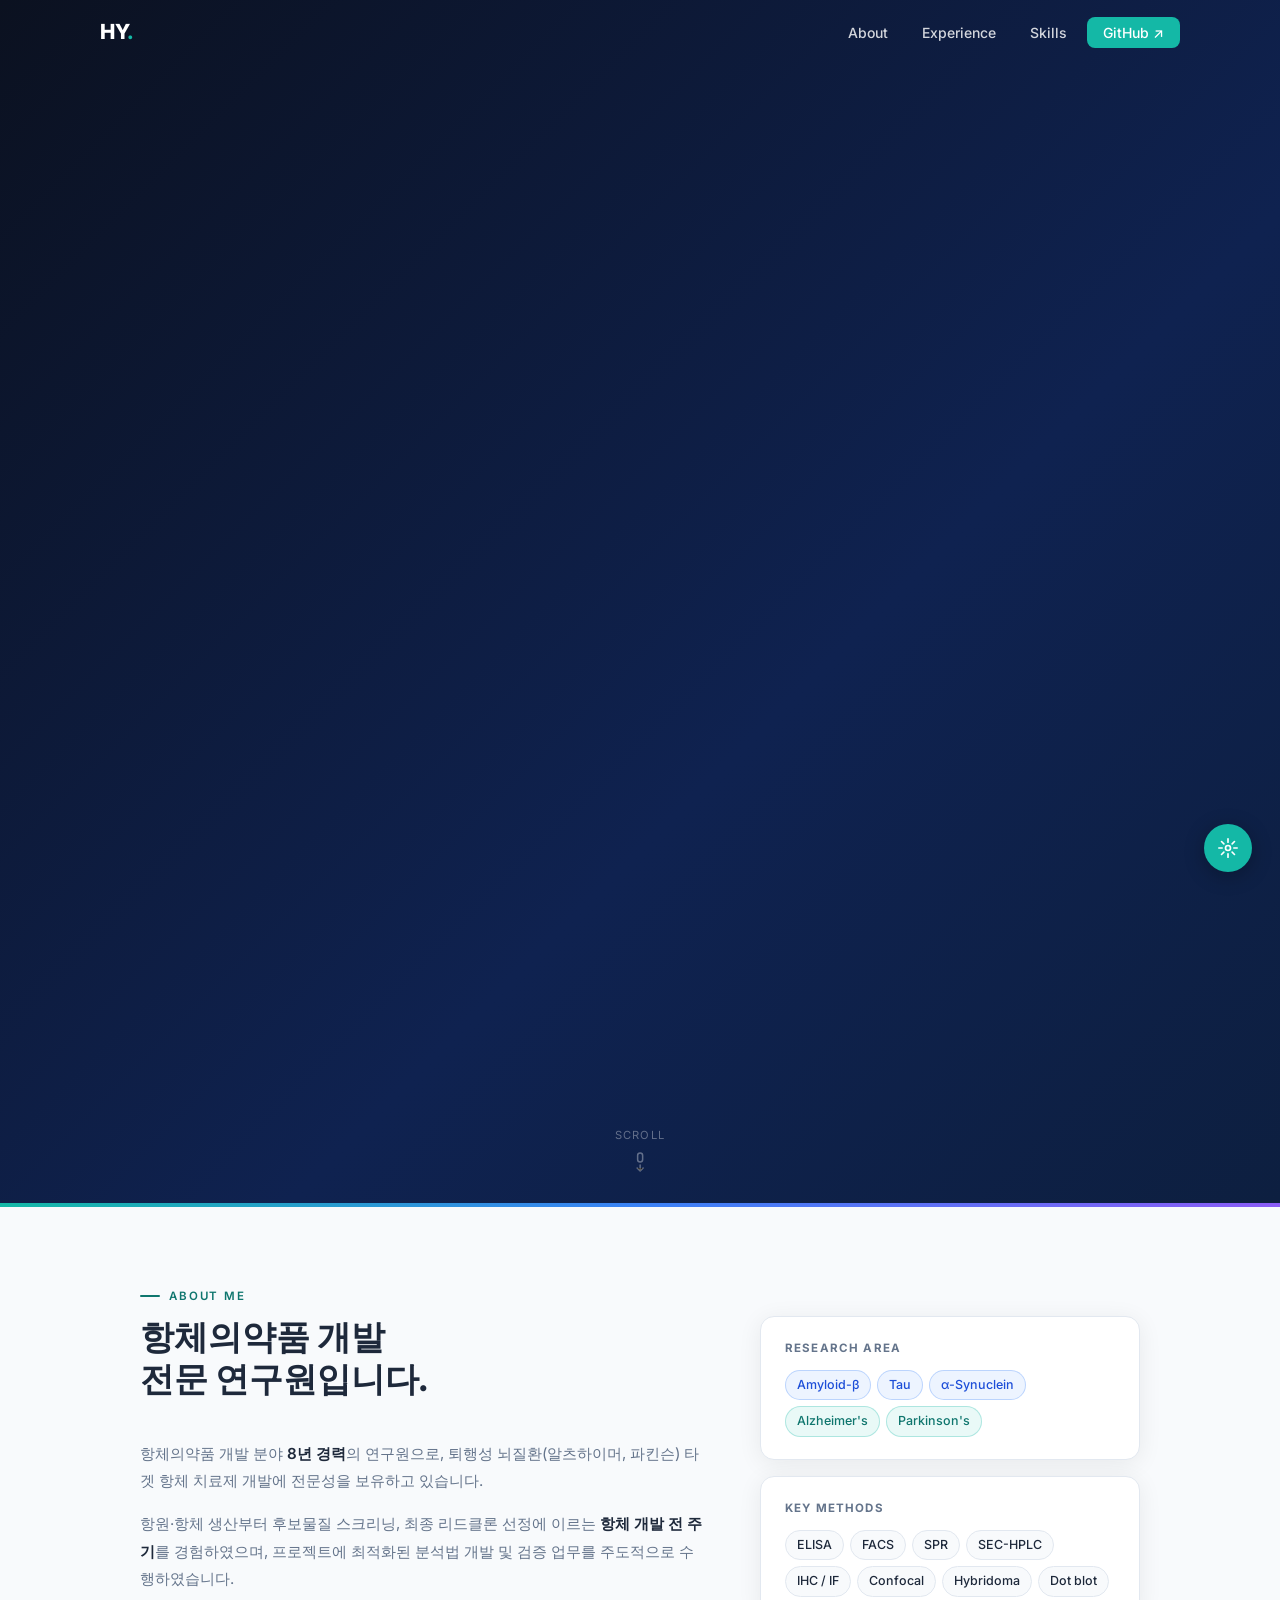
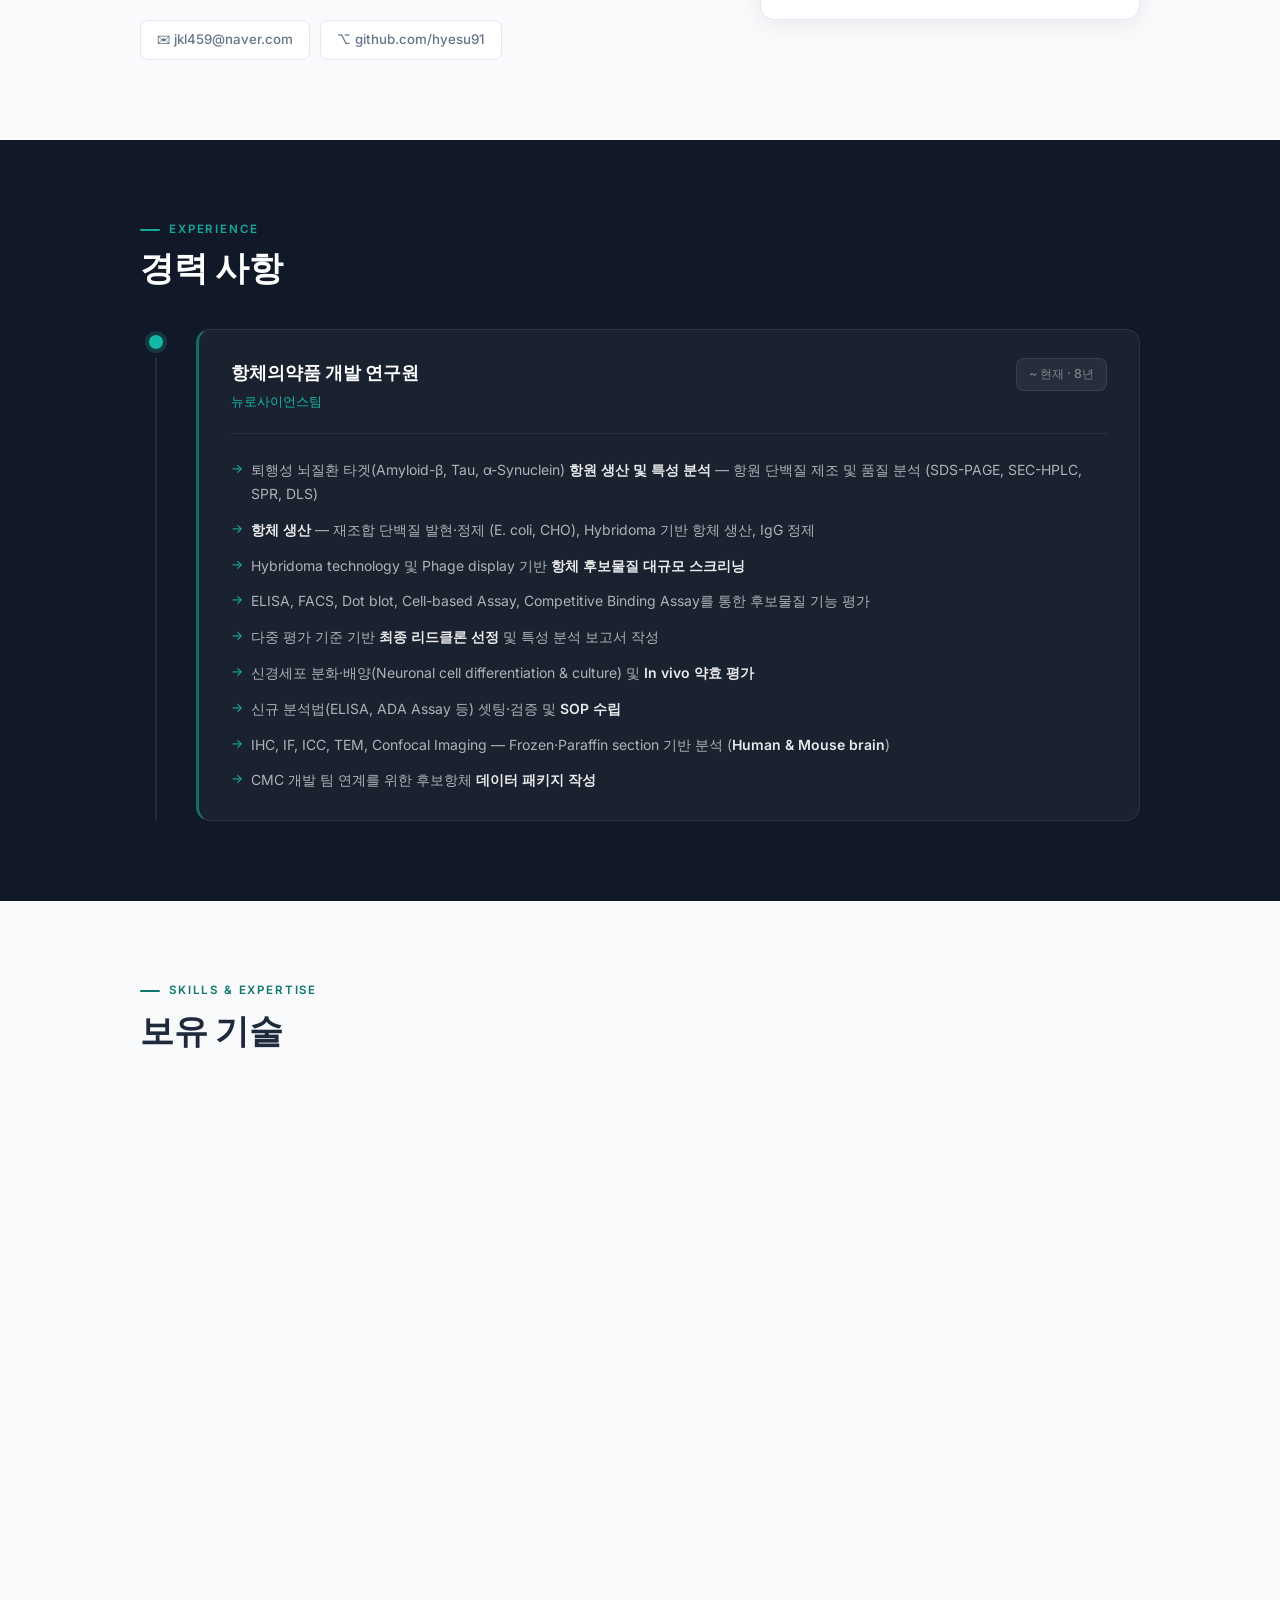
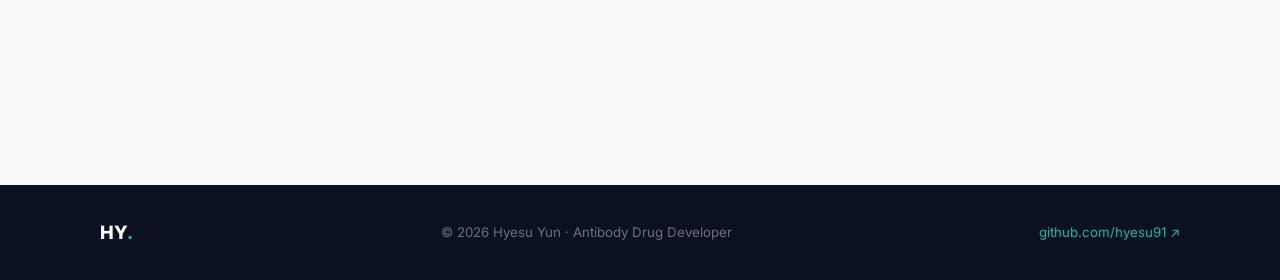
==== index.html @ 31a44b1b "feat: 5-palette color system + dark mode + layout swap - palettes.css: 5 themes (navy/forest/violet/" ====
<!DOCTYPE html>
<html lang="ko">
<head>
  <meta charset="UTF-8" />
  <meta name="viewport" content="width=device-width, initial-scale=1.0" />
  <title>Hyesu Yun | Resume</title>
  <link rel="stylesheet" href="palettes.css" />
  <link rel="stylesheet" href="style.css" />
  <link rel="preconnect" href="https://fonts.googleapis.com">
  <link href="https://fonts.googleapis.com/css2?family=Inter:ital,wght@0,300;0,400;0,500;0,600;0,700;0,800;1,300&display=swap" rel="stylesheet">
</head>
<body>

  <!-- Navbar -->
  <nav class="navbar" id="navbar">
    <div class="nav-inner">
      <span class="nav-brand">HY<span class="dot">.</span></span>
      <ul class="nav-links" id="navLinks">
        <li><a href="#about">About</a></li>
        <li><a href="#experience">Experience</a></li>
        <li><a href="#skills">Skills</a></li>
        <li><a href="https://github.com/hyesu91" target="_blank" class="nav-cta">GitHub ↗</a></li>
      </ul>
      <button class="nav-toggle" id="navToggle">
        <span></span><span></span><span></span>
      </button>
    </div>
  </nav>

  <!-- Hero -->
  <section class="hero">
    <canvas id="particles"></canvas>
    <div class="hero-inner">

      <!-- Left: Orbit + Photo (이동됨) -->
      <div class="hero-visual fade-up d1">
      <div class="hero-visual fade-up d2">
        <div class="hv-orbit">
          <svg id="orbit-svg" viewBox="0 0 300 300" fill="none" overflow="visible">
            <defs>
              <linearGradient id="orb-grad" x1="0%" y1="0%" x2="100%" y2="100%">
                <stop offset="0%"   stop-color="#14b8a6"/>
                <stop offset="55%"  stop-color="#3b82f6"/>
                <stop offset="100%" stop-color="#8b5cf6"/>
              </linearGradient>
              <radialGradient id="glow-bg" cx="50%" cy="50%" r="50%">
                <stop offset="0%"   stop-color="rgba(20,184,166,0.13)"/>
                <stop offset="100%" stop-color="rgba(20,184,166,0)"/>
              </radialGradient>
              <filter id="orb-glow" x="-50%" y="-50%" width="200%" height="200%">
                <feGaussianBlur stdDeviation="3.5" result="blur"/>
                <feMerge><feMergeNode in="blur"/><feMergeNode in="SourceGraphic"/></feMerge>
              </filter>
            </defs>

            <!-- Ambient glow behind photo -->
            <circle cx="150" cy="150" r="94" fill="url(#glow-bg)"/>

            <!-- Inner dashed ring -->
            <circle class="orbit-ring" cx="150" cy="150" r="84" stroke-width="1" stroke-dasharray="4 9" fill="none"/>

            <!-- Outer orbit path (the one the dot travels on) -->
            <path id="orbit-path"
              d="M258,150 C258,209.6 209.6,258 150,258 C90.4,258 42,209.6 42,150 C42,90.4 90.4,42 150,42 C209.6,42 258,90.4 258,150 Z"
              stroke-width="1.5" fill="none"/>

            <!-- Cardinal accent dots -->
            <circle class="orbit-dot-ns" cx="150" cy="42"  r="3.5"/>
            <circle class="orbit-dot-e"  cx="258" cy="150" r="3.5"/>
            <circle class="orbit-dot-s"  cx="150" cy="258" r="3.5"/>
            <circle class="orbit-dot-ns" cx="42"  cy="150" r="3.5"/>

            <!-- Traveling gradient dot -->
            <rect id="orbit-rect" fill="url(#orb-grad)" filter="url(#orb-glow)"
              width="11" height="11" x="-5.5" y="-5.5" rx="3"/>
          </svg>

          <!-- Profile photo centered over SVG orbit -->
          <div class="hv-photo-wrap">
            <img src="https://hyesu91.github.io/images/profile.png" alt="Hyesu Yun" class="hv-photo"/>
          </div>
        </div>

        <!-- Stats below orbit -->
        <div class="hv-stats">
          <div><strong>8</strong><span>년</span><small>연구 경력</small></div>
          <div><strong>3+</strong><small>주요 타겟</small></div>
          <div><strong>Full</strong><small>개발 주기</small></div>
        </div>
      </div>

      <!-- Center: Intro Text -->
      <div class="hero-text">
        <p class="hero-hi fade-up">안녕하세요, 저는</p>
        <h1 class="hero-name fade-up d1">
          윤혜수
          <em>Hyesu Yun</em>
        </h1>
        <div class="hero-typed fade-up d2">
          <span id="typed"></span><span class="cur">|</span>
        </div>
        <div class="hero-chips fade-up d3">
          <span>Amyloid-β</span>
          <span>Tau</span>
          <span>α-Synuclein</span>
          <span>8년 경력</span>
        </div>
        <div class="hero-actions fade-up d4">
          <a href="#about" class="btn-primary">프로필 보기</a>
          <a href="#experience" class="btn-ghost">경력 보기</a>
        </div>
      </div>

      <!-- Right: S-curve deco animation (이동됨) -->
      <div class="hero-deco fade-up d2">
        <svg id="deco-svg" viewBox="-4 -4 110 110" fill="none" overflow="visible">
          <defs>
            <linearGradient id="deco-grad" x1="0%" y1="0%" x2="100%" y2="100%">
              <stop offset="0%"   stop-color="#14b8a6"/>
              <stop offset="50%"  stop-color="#3b82f6"/>
              <stop offset="100%" stop-color="#8b5cf6"/>
            </linearGradient>
            <filter id="deco-glow" x="-50%" y="-50%" width="200%" height="200%">
              <feGaussianBlur stdDeviation="3" result="blur"/>
              <feMerge><feMergeNode in="blur"/><feMergeNode in="SourceGraphic"/></feMerge>
            </filter>
          </defs>
          <path id="deco-path"
            stroke-width="0.9"
            d="M50.5 50.5h50v50s-19.2 1.3-37.2-16.7S56 35.4 35.5 15.5C18.5-1 .5.5.5.5v50h50s25.6-.6 38-18 12-32 12-32h-50v100H.5S.2 80.7 11.8 68.2 40 49.7 50.5 50.5Z"/>
          <rect id="deco-rect" fill="url(#deco-grad)" filter="url(#deco-glow)"
            width="9" height="9" x="-4.5" y="-4.5" rx="2.5"/>
        </svg>
      </div>

    </div>
    <a href="#about" class="hero-scroll">
      <span>scroll</span>
      <svg width="16" height="24" viewBox="0 0 16 24"><rect x="5.5" y="2" width="5" height="9" rx="2.5" fill="none" stroke="currentColor" stroke-width="1.5"/><path d="M8 14v6M5 17l3 3 3-3" stroke="currentColor" stroke-width="1.5" stroke-linecap="round" stroke-linejoin="round"/></svg>
    </a>
  </section>

  <!-- Content -->
  <div class="content">

    <!-- About -->
    <section class="section" id="about">
      <div class="sec-label">About Me</div>
      <div class="about-grid">
        <div class="about-text">
          <h2 class="sec-title">항체의약품 개발 <br>전문 연구원입니다.</h2>
          <p>항체의약품 개발 분야 <strong>8년 경력</strong>의 연구원으로, 퇴행성 뇌질환(알츠하이머, 파킨슨) 타겟 항체 치료제 개발에 전문성을 보유하고 있습니다.</p>
          <p>항원·항체 생산부터 후보물질 스크리닝, 최종 리드클론 선정에 이르는 <strong>항체 개발 전 주기</strong>를 경험하였으며, 프로젝트에 최적화된 분석법 개발 및 검증 업무를 주도적으로 수행하였습니다.</p>
          <div class="contact-row">
            <a href="mailto:jkl459@naver.com" class="contact-item">✉ jkl459@naver.com</a>
            <a href="https://github.com/hyesu91" target="_blank" class="contact-item">⌥ github.com/hyesu91</a>
          </div>
        </div>
        <div class="about-side">
          <div class="info-card">
            <p class="info-label">Research Area</p>
            <div class="tag-row">
              <span class="tag blue">Amyloid-β</span>
              <span class="tag blue">Tau</span>
              <span class="tag blue">α-Synuclein</span>
              <span class="tag teal">Alzheimer's</span>
              <span class="tag teal">Parkinson's</span>
            </div>
          </div>
          <div class="info-card">
            <p class="info-label">Key Methods</p>
            <div class="tag-row">
              <span class="tag">ELISA</span><span class="tag">FACS</span>
              <span class="tag">SPR</span><span class="tag">SEC-HPLC</span>
              <span class="tag">IHC / IF</span><span class="tag">Confocal</span>
              <span class="tag">Hybridoma</span><span class="tag">Dot blot</span>
            </div>
          </div>
        </div>
      </div>
    </section>

    <!-- Experience -->
    <section class="section alt" id="experience">
      <div class="sec-label">Experience</div>
      <h2 class="sec-title">경력 사항</h2>
      <div class="exp-wrap">
        <div class="exp-timeline">
          <div class="timeline-dot"></div>
          <div class="timeline-line"></div>
        </div>
        <div class="exp-card">
          <div class="exp-head">
            <div>
              <div class="exp-role">항체의약품 개발 연구원</div>
              <div class="exp-team">뉴로사이언스팀</div>
            </div>
            <span class="exp-period">~ 현재 · 8년</span>
          </div>
          <ul class="exp-list">
            <li>퇴행성 뇌질환 타겟(Amyloid-β, Tau, α-Synuclein) <strong>항원 생산 및 특성 분석</strong> — 항원 단백질 제조 및 품질 분석 (SDS-PAGE, SEC-HPLC, SPR, DLS)</li>
            <li><strong>항체 생산</strong> — 재조합 단백질 발현·정제 (E. coli, CHO), Hybridoma 기반 항체 생산, IgG 정제</li>
            <li>Hybridoma technology 및 Phage display 기반 <strong>항체 후보물질 대규모 스크리닝</strong></li>
            <li>ELISA, FACS, Dot blot, Cell-based Assay, Competitive Binding Assay를 통한 후보물질 기능 평가</li>
            <li>다중 평가 기준 기반 <strong>최종 리드클론 선정</strong> 및 특성 분석 보고서 작성</li>
            <li>신경세포 분화·배양(Neuronal cell differentiation & culture) 및 <strong>In vivo 약효 평가</strong></li>
            <li>신규 분석법(ELISA, ADA Assay 등) 셋팅·검증 및 <strong>SOP 수립</strong></li>
            <li>IHC, IF, ICC, TEM, Confocal Imaging — Frozen·Paraffin section 기반 분석 (<strong>Human & Mouse brain</strong>)</li>
            <li>CMC 개발 팀 연계를 위한 후보항체 <strong>데이터 패키지 작성</strong></li>
          </ul>
        </div>
      </div>
    </section>

    <!-- Skills -->
    <section class="section" id="skills">
      <div class="sec-label">Skills & Expertise</div>
      <h2 class="sec-title">보유 기술</h2>
      <div class="skills-grid">

        <div class="sk-card reveal">
          <div class="sk-icon" style="background:rgba(59,130,246,.1);color:#3b82f6">🧫</div>
          <h3>Antigen Production<br>& Characterization</h3>
          <p>Antigen production · SDS-PAGE · SEC-HPLC · SPR · DLS · Dot blot</p>
        </div>

        <div class="sk-card reveal">
          <div class="sk-icon" style="background:rgba(20,184,166,.1);color:#14b8a6">💉</div>
          <h3>Antibody Production</h3>
          <p>Recombinant protein expression & purification (E. coli, CHO) · Hybridoma-based antibody production · IgG purification</p>
        </div>

        <div class="sk-card reveal">
          <div class="sk-icon" style="background:rgba(139,92,246,.1);color:#8b5cf6">🔍</div>
          <h3>Antibody Screening</h3>
          <p>Hybridoma · Phage display · ELISA · FACS · Dot blot · Cell-based Assay · Competitive Binding Assay</p>
        </div>

        <div class="sk-card reveal">
          <div class="sk-icon" style="background:rgba(99,102,241,.1);color:#6366f1">🧠</div>
          <h3>Neuronal Cell Model</h3>
          <p>Neuronal cell differentiation & culture · In vivo efficacy study</p>
        </div>

        <div class="sk-card reveal">
          <div class="sk-icon" style="background:rgba(14,165,233,.1);color:#0ea5e9">⚗️</div>
          <h3>Molecular Biology</h3>
          <p>Cloning · Transfection · Recombinant vector construction · Microbial culture · DNA preparation · Gel electrophoresis</p>
        </div>

        <div class="sk-card reveal">
          <div class="sk-icon" style="background:rgba(16,185,129,.1);color:#10b981">📊</div>
          <h3>Assay Development</h3>
          <p>Assay setup & validation · SOP establishment · ADA Assay · Data analysis & interpretation</p>
        </div>

        <div class="sk-card wide reveal">
          <div class="sk-icon" style="background:rgba(245,158,11,.1);color:#f59e0b">🔬</div>
          <h3>Imaging & Histology</h3>
          <p>IHC · IF · ICC · TEM · Confocal imaging · Fluorescence imaging · Frozen section · Paraffin section</p>
          <div class="sk-highlight">Human & Mouse brain tissue analysis</div>
        </div>

      </div>
    </section>

  </div>

  <!-- Footer -->
  <footer class="footer">
    <div class="footer-inner">
      <span class="footer-brand">HY<span class="dot">.</span></span>
      <p>© 2026 Hyesu Yun · Antibody Drug Developer</p>
      <a href="https://github.com/hyesu91" target="_blank">github.com/hyesu91 ↗</a>
    </div>
  </footer>

  <!-- Palette Switcher -->
  <div class="ps-widget" id="psWidget">
    <div class="ps-panel" id="psPanel">
      <p class="ps-section-label">팔레트</p>
      <div class="ps-swatches">
        <button class="ps-swatch" data-palette="navy"   title="Navy — 다크블루/로열블루" style="--sw-p1:#14b8a6;--sw-p2:#3b82f6"></button>
        <button class="ps-swatch" data-palette="forest" title="Forest — 다크그린/연두"   style="--sw-p1:#22c55e;--sw-p2:#a3e635"></button>
        <button class="ps-swatch" data-palette="violet" title="Violet — 차콜/바이올렛"   style="--sw-p1:#a78bfa;--sw-p2:#f472b6"></button>
        <button class="ps-swatch" data-palette="ocean"  title="Ocean — 딥네이비/시안"    style="--sw-p1:#22d3ee;--sw-p2:#38bdf8"></button>
        <button class="ps-swatch" data-palette="slate"  title="Slate — 슬레이트/코랄"    style="--sw-p1:#fb7185;--sw-p2:#fbbf24"></button>
      </div>
      <p class="ps-section-label">모드</p>
      <div class="ps-mode">
        <button class="ps-mode-btn" data-theme="light">☀ 라이트</button>
        <button class="ps-mode-btn" data-theme="dark">☾ 다크</button>
      </div>
    </div>
    <button class="ps-btn" id="psBtn" title="테마 변경">
      <svg width="20" height="20" viewBox="0 0 24 24" fill="none" stroke="currentColor" stroke-width="2" stroke-linecap="round" stroke-linejoin="round">
        <circle cx="12" cy="12" r="3"/><path d="M12 1v4M12 19v4M4.22 4.22l2.83 2.83M16.95 16.95l2.83 2.83M1 12h4M19 12h4M4.22 19.78l2.83-2.83M16.95 7.05l2.83-2.83"/>
      </svg>
    </button>
  </div>

  <script src="https://cdnjs.cloudflare.com/ajax/libs/gsap/3.12.5/gsap.min.js"></script>
  <script src="https://cdnjs.cloudflare.com/ajax/libs/gsap/3.12.5/MotionPathPlugin.min.js"></script>
  <script>
    // ── GSAP MotionPath ──
    gsap.registerPlugin(MotionPathPlugin);
    gsap.to("#orbit-rect", {
      motionPath: { path: "#orbit-path", align: "#orbit-path", alignOrigin: [0.5, 0.5], autoRotate: false },
      duration: 14,
      ease: "none",
      repeat: -1,
    });
    gsap.to("#deco-rect", {
      motionPath: { path: "#deco-path", align: "#deco-path", alignOrigin: [0.5, 0.5], autoRotate: false },
      duration: 20,
      ease: "none",
      repeat: -1,
    });

    // ── Particles ──
    const canvas = document.getElementById('particles');
    const ctx = canvas.getContext('2d');
    let W, H, pts = [];
    let p1rgb = '20,184,166', p2rgb = '59,130,246';

    function syncPaletteRGB() {
      const cs = getComputedStyle(document.documentElement);
      p1rgb = cs.getPropertyValue('--p1-rgb').trim() || '20,184,166';
      p2rgb = cs.getPropertyValue('--p2-rgb').trim() || '59,130,246';
    }
    syncPaletteRGB();

    function resize() { W = canvas.width = canvas.offsetWidth; H = canvas.height = canvas.offsetHeight; }
    window.addEventListener('resize', () => { resize(); init(); });
    resize();

    function Pt() {
      this.x = Math.random() * W; this.y = Math.random() * H;
      this.r = Math.random() * 1.6 + 0.3;
      this.dx = (Math.random() - 0.5) * 0.35; this.dy = (Math.random() - 0.5) * 0.35;
      this.a = Math.random() * 0.45 + 0.08;
    }
    function init() { pts = Array.from({ length: 100 }, () => new Pt()); }
    init();

    function draw() {
      ctx.clearRect(0, 0, W, H);
      pts.forEach(p => {
        ctx.beginPath(); ctx.arc(p.x, p.y, p.r, 0, Math.PI * 2);
        ctx.fillStyle = `rgba(${p1rgb},${p.a})`; ctx.fill();
        p.x += p.dx; p.y += p.dy;
        if (p.x < 0 || p.x > W) p.dx *= -1;
        if (p.y < 0 || p.y > H) p.dy *= -1;
      });
      for (let i = 0; i < pts.length; i++) {
        for (let j = i + 1; j < pts.length; j++) {
          const d = Math.hypot(pts[i].x - pts[j].x, pts[i].y - pts[j].y);
          if (d < 110) {
            ctx.beginPath();
            ctx.strokeStyle = `rgba(${p2rgb},${0.1 * (1 - d / 110)})`;
            ctx.lineWidth = 0.5;
            ctx.moveTo(pts[i].x, pts[i].y);
            ctx.lineTo(pts[j].x, pts[j].y);
            ctx.stroke();
          }
        }
      }
      requestAnimationFrame(draw);
    }
    draw();

    // ── Typing ──
    const phrases = ['항체의약품 개발 연구원', 'Antibody Drug Developer', '퇴행성 뇌질환 연구 전문가', 'Neurodegenerative Disease Researcher'];
    let pi = 0, ci = 0, del = false;
    const el = document.getElementById('typed');
    function type() {
      const cur = phrases[pi];
      el.textContent = del ? cur.slice(0, --ci) : cur.slice(0, ++ci);
      if (!del && ci === cur.length) { del = true; return setTimeout(type, 1800); }
      if (del && ci === 0) { del = false; pi = (pi + 1) % phrases.length; }
      setTimeout(type, del ? 38 : 72);
    }
    setTimeout(type, 600);

    // ── Fade-up ──
    document.querySelectorAll('.fade-up').forEach(el => setTimeout(() => el.classList.add('visible'), 80));

    // ── Scroll reveal ──
    const io = new IntersectionObserver(entries => {
      entries.forEach(e => { if (e.isIntersecting) { e.target.classList.add('visible'); io.unobserve(e.target); } });
    }, { threshold: 0.12 });
    document.querySelectorAll('.reveal').forEach(el => io.observe(el));

    // ── Navbar ──
    const nav = document.getElementById('navbar');
    window.addEventListener('scroll', () => nav.classList.toggle('scrolled', window.scrollY > 60));

    // ── Mobile menu ──
    const toggle = document.getElementById('navToggle');
    const navLinks = document.getElementById('navLinks');
    toggle.addEventListener('click', () => { navLinks.classList.toggle('open'); toggle.classList.toggle('active'); });
    navLinks.querySelectorAll('a').forEach(a => a.addEventListener('click', () => { navLinks.classList.remove('open'); toggle.classList.remove('active'); }));

    // ── Palette & Theme Switcher ──
    const root = document.documentElement;
    const psWidget = document.getElementById('psWidget');
    const psBtn    = document.getElementById('psBtn');
    const psPanel  = document.getElementById('psPanel');

    function applyPalette(name) {
      root.setAttribute('data-palette', name);
      document.querySelectorAll('.ps-swatch').forEach(s =>
        s.classList.toggle('active', s.dataset.palette === name));
      localStorage.setItem('hy-palette', name);
      // 팔레트 변경 후 파티클 색상 동기화 (다음 프레임에서 CSS 변수가 업데이트됨)
      requestAnimationFrame(syncPaletteRGB);
    }

    function applyTheme(name) {
      root.setAttribute('data-theme', name);
      document.querySelectorAll('.ps-mode-btn').forEach(b =>
        b.classList.toggle('active', b.dataset.theme === name));
      localStorage.setItem('hy-theme', name);
    }

    // 저장된 설정 복원 (OS 다크모드 자동 감지)
    const osDark = window.matchMedia('(prefers-color-scheme: dark)').matches;
    applyPalette(localStorage.getItem('hy-palette') || 'navy');
    applyTheme(localStorage.getItem('hy-theme') || (osDark ? 'dark' : 'light'));

    // 패널 토글
    psBtn.addEventListener('click', e => { e.stopPropagation(); psPanel.classList.toggle('open'); });
    document.addEventListener('click', e => { if (!psWidget.contains(e.target)) psPanel.classList.remove('open'); });

    // 팔레트 선택
    document.querySelectorAll('.ps-swatch').forEach(s =>
      s.addEventListener('click', () => applyPalette(s.dataset.palette)));

    // 모드 선택
    document.querySelectorAll('.ps-mode-btn').forEach(b =>
      b.addEventListener('click', () => applyTheme(b.dataset.theme)));
  </script>

</body>
</html>
---- palettes.css ----
/* ═══════════════════════════════════════════════════════════
   PALETTES — 5가지 색상 테마 + 다크 모드
   ─────────────────────────────────────────────────────────
   적용 방법:
     <html data-palette="navy|forest|violet|ocean|slate">
     <html data-theme="dark|light">
   ─────────────────────────────────────────────────────────
   각 팔레트 구조
     --p1       주컬러    (히어로·다크 배경 위 사용)
     --p1-text  주컬러    (라이트 배경 위 텍스트 — WCAG AA ≥ 4.5:1)
     --p2       보조컬러
     --p2-text  보조컬러  (라이트 배경 위 텍스트)
     --p3       이벤트컬러 (하이라이트·강조)
   ═══════════════════════════════════════════════════════════ */

/* ── 1. Navy  ✦  다크블루 / 로열블루  (기본) ─────────────── */
:root,
[data-palette="navy"] {
  /* 주컬러 — Teal */
  --p1:         #14b8a6;
  --p1-rgb:     20,184,166;
  --p1-text:    #0f766e;   /* #0f766e on #f8fafc → 5.0:1 ✓ AA */

  /* 보조컬러 — Royal Blue */
  --p2:         #3b82f6;
  --p2-rgb:     59,130,246;
  --p2-text:    #1d4ed8;   /* #1d4ed8 on #f8fafc → 6.7:1 ✓ AA */

  /* 이벤트컬러 — Violet */
  --p3:         #8b5cf6;
  --p3-rgb:     139,92,246;

  /* 히어로 그라디언트 */
  --hero-from:     #0b1120;
  --hero-from-rgb: 11,17,32;
  --hero-mid:      #0f2250;
  --hero-to:       #0d1f40;
  --surface-dark:  #111827;

  /* 컨텐츠 서피스 — 라이트 모드 기본값 */
  --surface:    #f8fafc;
  --card-bg:    #ffffff;
  --card-bd:    #e2e8f0;
  --body-text:  #1e293b;
  --muted-text: #64748b;
  --shadow:     0 4px 24px rgba(0,0,0,.07);

  /* 컨텍스트 가독성 토큰 */
  --p1-on-surface: var(--p1-text);  /* 라이트bg 위 주컬러 텍스트 */
  --p2-on-surface: var(--p2-text);  /* 라이트bg 위 보조컬러 텍스트 */
}

/* ── 2. Forest  ✦  다크그린 / 연두 ──────────────────────── */
[data-palette="forest"] {
  --p1:         #22c55e;
  --p1-rgb:     34,197,94;
  --p1-text:    #15803d;   /* #15803d on #f8fafc → 7.0:1 ✓ AA */

  --p2:         #a3e635;
  --p2-rgb:     163,230,53;
  --p2-text:    #4d7c0f;   /* #4d7c0f on #f8fafc → 7.4:1 ✓ AA */

  --p3:         #22d3ee;
  --p3-rgb:     34,211,238;

  --hero-from:     #071410;
  --hero-from-rgb: 7,20,16;
  --hero-mid:      #0e2c19;
  --hero-to:       #0a2014;
  --surface-dark:  #0f1f16;

  --p1-on-surface: var(--p1-text);
  --p2-on-surface: var(--p2-text);
}

/* ── 3. Violet  ✦  차콜 / 바이올렛 ──────────────────────── */
[data-palette="violet"] {
  --p1:         #a78bfa;
  --p1-rgb:     167,139,250;
  --p1-text:    #6d28d9;   /* #6d28d9 on #f8fafc → 8.3:1 ✓ AA */

  --p2:         #f472b6;
  --p2-rgb:     244,114,182;
  --p2-text:    #be185d;   /* #be185d on #f8fafc → 6.4:1 ✓ AA */

  --p3:         #fbbf24;
  --p3-rgb:     251,191,36;

  --hero-from:     #13111a;
  --hero-from-rgb: 19,17,26;
  --hero-mid:      #1e1040;
  --hero-to:       #180d38;
  --surface-dark:  #1a1028;

  --p1-on-surface: var(--p1-text);
  --p2-on-surface: var(--p2-text);
}

/* ── 4. Ocean  ✦  딥네이비 / 시안 ───────────────────────── */
[data-palette="ocean"] {
  --p1:         #22d3ee;
  --p1-rgb:     34,211,238;
  --p1-text:    #0e7490;   /* #0e7490 on #f8fafc → 5.5:1 ✓ AA */

  --p2:         #38bdf8;
  --p2-rgb:     56,189,248;
  --p2-text:    #0369a1;   /* #0369a1 on #f8fafc → 7.0:1 ✓ AA */

  --p3:         #34d399;
  --p3-rgb:     52,211,153;

  --hero-from:     #03080f;
  --hero-from-rgb: 3,8,15;
  --hero-mid:      #061a35;
  --hero-to:       #041428;
  --surface-dark:  #06142a;

  --p1-on-surface: var(--p1-text);
  --p2-on-surface: var(--p2-text);
}

/* ── 5. Slate  ✦  슬레이트 / 코랄 ───────────────────────── */
[data-palette="slate"] {
  --p1:         #fb7185;
  --p1-rgb:     251,113,133;
  --p1-text:    #be123c;   /* #be123c on #f8fafc → 7.9:1 ✓ AA */

  --p2:         #fbbf24;
  --p2-rgb:     251,191,36;
  --p2-text:    #b45309;   /* #b45309 on #f8fafc → 5.4:1 ✓ AA */

  --p3:         #c4b5fd;
  --p3-rgb:     196,181,253;

  --hero-from:     #190e15;
  --hero-from-rgb: 25,14,21;
  --hero-mid:      #2d1028;
  --hero-to:       #220d20;
  --surface-dark:  #201220;

  --p1-on-surface: var(--p1-text);
  --p2-on-surface: var(--p2-text);
}

/* ═══════════════════════════════════════════════════════════
   다크 모드  —  컨텐츠 영역 색상 전환
   히어로·경력 섹션은 항상 다크이므로 별도 처리 불필요
   ═══════════════════════════════════════════════════════════ */

/* 다크 모드 공통 (밝은 텍스트 / 어두운 카드) */
[data-theme="dark"] {
  --surface:    #0f172a;
  --card-bg:    #1e293b;
  --card-bd:    #2d3f55;
  --body-text:  #e2e8f0;   /* #e2e8f0 on #1e293b → 13.1:1 ✓✓ */
  --muted-text: #94a3b8;   /* #94a3b8 on #1e293b → 5.9:1  ✓  */
  --shadow:     0 4px 24px rgba(0,0,0,.35);
  /* 다크bg 위에서는 밝은 p1/p2 원색 사용 */
  --p1-on-surface: var(--p1);
  --p2-on-surface: var(--p2);
}

/* 팔레트별 다크모드 미세 조정 */
[data-palette="forest"][data-theme="dark"] {
  --surface:    #060f08;
  --card-bg:    #0e1e12;
  --card-bd:    #1a3320;
  --body-text:  #d1fae5;
  --muted-text: #6ee7b7;
}
[data-palette="violet"][data-theme="dark"] {
  --surface:    #0d0815;
  --card-bg:    #180f28;
  --card-bd:    #2e1f44;
  --body-text:  #ede9fe;
  --muted-text: #c4b5fd;
}
[data-palette="ocean"][data-theme="dark"] {
  --surface:    #020b18;
  --card-bg:    #071828;
  --card-bd:    #0d2d48;
  --body-text:  #e0f7ff;
  --muted-text: #7dd3fc;
}
[data-palette="slate"][data-theme="dark"] {
  --surface:    #0f0610;
  --card-bg:    #1e0e20;
  --card-bd:    #3a1838;
  --body-text:  #fce7f3;
  --muted-text: #f9a8d4;
}

/* OS 시스템 다크모드 자동 감지 (JS로 data-theme 적용 전 깜빡임 방지) */
@media (prefers-color-scheme: dark) {
  html:not([data-theme="light"]) {
    --surface:    #0f172a;
    --card-bg:    #1e293b;
    --card-bd:    #2d3f55;
    --body-text:  #e2e8f0;
    --muted-text: #94a3b8;
    --shadow:     0 4px 24px rgba(0,0,0,.35);
    --p1-on-surface: var(--p1);
    --p2-on-surface: var(--p2);
  }
  [data-palette="forest"]:not([data-theme="light"]) {
    --surface: #060f08; --card-bg: #0e1e12; --card-bd: #1a3320;
    --body-text: #d1fae5; --muted-text: #6ee7b7;
  }
  [data-palette="violet"]:not([data-theme="light"]) {
    --surface: #0d0815; --card-bg: #180f28; --card-bd: #2e1f44;
    --body-text: #ede9fe; --muted-text: #c4b5fd;
  }
  [data-palette="ocean"]:not([data-theme="light"]) {
    --surface: #020b18; --card-bg: #071828; --card-bd: #0d2d48;
    --body-text: #e0f7ff; --muted-text: #7dd3fc;
  }
  [data-palette="slate"]:not([data-theme="light"]) {
    --surface: #0f0610; --card-bg: #1e0e20; --card-bd: #3a1838;
    --body-text: #fce7f3; --muted-text: #f9a8d4;
  }
}
---- style.css ----
/* ─── Variables ─────────────────────────────────────── */
:root {
  /* 팔레트 토큰 — palettes.css에서 재정의됨 */
  --p1:            #14b8a6;
  --p1-rgb:        20,184,166;
  --p1-text:       #0f766e;
  --p2:            #3b82f6;
  --p2-rgb:        59,130,246;
  --p2-text:       #1d4ed8;
  --p3:            #8b5cf6;
  --p3-rgb:        139,92,246;
  --hero-from:     #0b1120;
  --hero-from-rgb: 11,17,32;
  --hero-mid:      #0f2250;
  --hero-to:       #0d1f40;
  --surface-dark:  #111827;
  --surface:       #f8fafc;
  --card-bg:       #ffffff;
  --card-bd:       #e2e8f0;
  --body-text:     #1e293b;
  --muted-text:    #64748b;
  --p1-on-surface: var(--p1-text);
  --p2-on-surface: var(--p2-text);

  /* 레거시 별칭 — 기존 코드 호환 */
  --navy:   var(--hero-from);
  --navy2:  var(--surface-dark);
  --teal:   var(--p1);
  --blue:   var(--p2);
  --purple: var(--p3);
  --text:   var(--body-text);
  --muted:  var(--muted-text);
  --light:  var(--surface);
  --card:   var(--card-bg);
  --border: var(--card-bd);

  --radius: 14px;
  --shadow: 0 4px 24px rgba(0,0,0,.07);
  --max:    1080px;
}

/* ─── Reset ─────────────────────────────────────────── */
*, *::before, *::after { box-sizing: border-box; margin: 0; padding: 0; }
html { scroll-behavior: smooth; font-size: 16px; }
body {
  font-family: 'Inter', -apple-system, BlinkMacSystemFont, sans-serif;
  color: var(--text);
  background: var(--light);
  line-height: 1.65;
  -webkit-font-smoothing: antialiased;
}
a { text-decoration: none; color: inherit; }
ul { list-style: none; }
img { display: block; max-width: 100%; }

/* ─── Navbar ─────────────────────────────────────────── */
.navbar {
  position: fixed;
  top: 0; left: 0; right: 0;
  z-index: 100;
  padding: 0 24px;
  background: rgba(var(--hero-from-rgb),.0);
  backdrop-filter: blur(0px);
  transition: background .3s, backdrop-filter .3s, box-shadow .3s;
}
.navbar.scrolled {
  background: rgba(255,255,255,.96);
  backdrop-filter: blur(12px);
  box-shadow: 0 1px 0 var(--border);
}
.nav-inner {
  max-width: var(--max);
  margin: 0 auto;
  height: 64px;
  display: flex;
  align-items: center;
  justify-content: space-between;
}
.nav-brand {
  font-size: 1.3rem;
  font-weight: 800;
  letter-spacing: -.5px;
  color: #fff;
  transition: color .3s;
}
.navbar.scrolled .nav-brand { color: var(--navy); }
.dot { color: var(--teal); }

.nav-links {
  display: flex;
  align-items: center;
  gap: 6px;
}
.nav-links a {
  font-size: .875rem;
  font-weight: 500;
  padding: 6px 14px;
  border-radius: 8px;
  color: rgba(255,255,255,.82);
  transition: color .2s, background .2s;
}
.nav-links a:hover { color: #fff; background: rgba(255,255,255,.1); }
.navbar.scrolled .nav-links a { color: var(--muted); }
.navbar.scrolled .nav-links a:hover { color: var(--text); background: var(--light); }

.nav-cta {
  background: var(--teal) !important;
  color: #fff !important;
  font-weight: 600;
  padding: 7px 16px !important;
}
.nav-cta:hover { background: #0d9488 !important; }

.nav-toggle {
  display: none;
  flex-direction: column;
  gap: 5px;
  background: none;
  border: none;
  cursor: pointer;
  padding: 4px;
}
.nav-toggle span {
  display: block;
  width: 22px; height: 2px;
  background: #fff;
  border-radius: 2px;
  transition: transform .25s, opacity .25s;
}
.navbar.scrolled .nav-toggle span { background: var(--text); }
.nav-toggle.active span:nth-child(1) { transform: translateY(7px) rotate(45deg); }
.nav-toggle.active span:nth-child(2) { opacity: 0; }
.nav-toggle.active span:nth-child(3) { transform: translateY(-7px) rotate(-45deg); }

/* ─── Hero ───────────────────────────────────────────── */
.hero {
  position: relative;
  min-height: 100vh;
  background: linear-gradient(135deg, var(--hero-from) 0%, var(--hero-mid) 60%, var(--hero-to) 100%);
  display: flex;
  flex-direction: column;
  justify-content: center;
  overflow: hidden;
}
#particles {
  position: absolute;
  inset: 0;
  width: 100%; height: 100%;
  pointer-events: none;
}

.hero-inner {
  position: relative;
  z-index: 2;
  max-width: var(--max);
  margin: 0 auto;
  padding: 100px 40px 80px;
  display: grid;
  grid-template-columns: 320px 1fr 180px;
  gap: 44px;
  align-items: center;
  width: 100%;
}

/* ── Left Deco SVG ── */
.hero-deco {
  display: flex;
  align-items: center;
  justify-content: center;
}
#deco-svg {
  width: 170px;
  height: 170px;
  overflow: visible;
  opacity: 0.7;
}

/* ── Hero Visual (orbit + photo + stats as unified pod) ── */
.hero-visual {
  display: flex;
  flex-direction: column;
  align-items: center;
  gap: 0;
  background: rgba(255,255,255,0.03);
  border: 1px solid rgba(var(--p1-rgb),0.14);
  border-radius: 24px;
  padding: 20px 0 16px;
}
.hv-orbit {
  position: relative;
  width: 300px;
  height: 300px;
  flex-shrink: 0;
}
#orbit-svg {
  width: 100%;
  height: 100%;
  overflow: visible;
}
.hv-photo-wrap {
  position: absolute;
  top: 50%;
  left: 50%;
  transform: translate(-50%, -50%);
  width: 158px;
  height: 158px;
  z-index: 2;
}
.hv-photo {
  width: 100%;
  height: 100%;
  border-radius: 50%;
  object-fit: cover;
  border: 2.5px solid rgba(var(--p1-rgb),0.45);
  box-shadow: 0 0 0 7px rgba(var(--p1-rgb),0.09), 0 16px 40px rgba(0,0,0,0.35);
}
.hv-stats {
  display: flex;
  gap: 0;
  justify-content: center;
  margin-top: 12px;
  width: 278px;
  background: rgba(var(--p1-rgb),0.06);
  border: 1px solid rgba(var(--p1-rgb),0.22);
  border-radius: 12px;
  overflow: hidden;
}
.hv-stats > div {
  flex: 1;
  display: flex;
  flex-direction: column;
  align-items: center;
  gap: 1px;
  padding: 11px 6px 10px;
  border-right: 1px solid rgba(var(--p1-rgb),0.15);
}
.hv-stats > div:last-child {
  border-right: none;
}
.hv-stats strong {
  font-size: 1.3rem;
  font-weight: 800;
  color: #fff;
  line-height: 1;
}
.hv-stats span {
  font-size: .83rem;
  font-weight: 700;
  color: var(--teal);
  line-height: 1;
}
.hv-stats small {
  font-size: .6rem;
  color: rgba(255,255,255,.4);
  font-weight: 400;
  margin-top: 3px;
  letter-spacing: .03em;
}

/* hero text side */
.hero-hi {
  font-size: .9rem;
  font-weight: 500;
  letter-spacing: .12em;
  text-transform: uppercase;
  color: var(--teal);
  margin-bottom: 14px;
}
.hero-name {
  font-size: clamp(2.6rem, 6vw, 4rem);
  font-weight: 800;
  color: #fff;
  line-height: 1.12;
  letter-spacing: -.5px;
  margin-bottom: 18px;
}
.hero-name em {
  display: block;
  font-style: normal;
  font-size: .52em;
  font-weight: 400;
  color: rgba(255,255,255,.42);
  letter-spacing: .06em;
  margin-top: 8px;
}
.hero-typed {
  font-size: 1.1rem;
  font-weight: 400;
  color: rgba(255,255,255,.78);
  min-height: 1.8em;
  margin-bottom: 28px;
  letter-spacing: .01em;
}
.cur {
  color: var(--teal);
  animation: blink .8s step-end infinite;
}
@keyframes blink { 0%,100%{opacity:1} 50%{opacity:0} }

.hero-chips {
  display: flex;
  flex-wrap: wrap;
  gap: 8px;
  margin-bottom: 32px;
}
.hero-chips span {
  font-size: .77rem;
  font-weight: 500;
  padding: 5px 14px;
  border-radius: 100px;
  background: rgba(255,255,255,.07);
  border: 1px solid rgba(255,255,255,.13);
  color: rgba(255,255,255,.75);
  backdrop-filter: blur(6px);
  transition: background .2s, border-color .2s, color .2s;
}
.hero-chips span:hover {
  background: rgba(var(--p1-rgb),.15);
  border-color: rgba(var(--p1-rgb),.35);
  color: #fff;
}
.hero-actions {
  display: flex;
  gap: 12px;
  flex-wrap: wrap;
}
.btn-primary {
  display: inline-flex;
  align-items: center;
  gap: 6px;
  padding: 12px 26px;
  background: var(--teal);
  color: #fff;
  font-weight: 600;
  font-size: .9rem;
  border-radius: 10px;
  transition: background .2s, transform .15s;
}
.btn-primary:hover { background: #0d9488; transform: translateY(-1px); }
.btn-ghost {
  display: inline-flex;
  align-items: center;
  padding: 12px 26px;
  background: rgba(255,255,255,.07);
  color: rgba(255,255,255,.85);
  font-weight: 500;
  font-size: .9rem;
  border-radius: 10px;
  border: 1px solid rgba(255,255,255,.15);
  transition: background .2s;
}
.btn-ghost:hover { background: rgba(255,255,255,.13); }


/* scroll hint */
.hero-scroll {
  position: absolute;
  bottom: 28px;
  left: 50%;
  transform: translateX(-50%);
  z-index: 2;
  display: flex;
  flex-direction: column;
  align-items: center;
  gap: 6px;
  color: rgba(255,255,255,.35);
  font-size: .7rem;
  letter-spacing: .1em;
  text-transform: uppercase;
  animation: float 2s ease-in-out infinite;
  transition: color .2s;
}
.hero-scroll:hover { color: rgba(255,255,255,.65); }
@keyframes float {
  0%,100%{ transform: translateX(-50%) translateY(0); }
  50%{ transform: translateX(-50%) translateY(5px); }
}

/* fade-up animations */
.fade-up { opacity: 0; transform: translateY(24px); transition: opacity .65s ease, transform .65s ease; }
.fade-up.visible { opacity: 1; transform: none; }
.d1 { transition-delay: .12s; }
.d2 { transition-delay: .22s; }
.d3 { transition-delay: .32s; }
.d4 { transition-delay: .44s; }

/* ─── Content Wrapper ────────────────────────────────── */
.content {
  position: relative;
  background: var(--light);
}
.content::before {
  content: '';
  display: block;
  height: 4px;
  background: linear-gradient(90deg, var(--teal), var(--blue), var(--purple));
}

/* ─── Sections ───────────────────────────────────────── */
.section {
  max-width: var(--max);
  margin: 0 auto;
  padding: 80px 40px;
}
.section.alt {
  max-width: 100%;
  background: var(--navy2);
  padding: 80px 0;
}
.section.alt .sec-label { max-width: var(--max); margin: 0 auto 8px; padding: 0 40px; }
.section.alt .sec-title { max-width: var(--max); margin: 0 auto 40px; padding: 0 40px; }
.section.alt .exp-wrap  { max-width: var(--max); margin: 0 auto; padding: 0 40px; }

.sec-label {
  font-size: .72rem;
  font-weight: 600;
  letter-spacing: .16em;
  text-transform: uppercase;
  color: var(--p1-on-surface);   /* 라이트bg: --p1-text(짙음) / 다크bg: --p1(밝음) */
  margin-bottom: 10px;
  display: flex;
  align-items: center;
  gap: 9px;
}
.sec-label::before {
  content: '';
  display: block;
  width: 20px;
  height: 2px;
  background: var(--p1-on-surface);
  border-radius: 1px;
  flex-shrink: 0;
}
.section.alt .sec-label { color: rgba(var(--p1-rgb),.92); }
.section.alt .sec-label::before { background: rgba(var(--p1-rgb),.92); }

.sec-title {
  font-size: clamp(1.6rem, 3vw, 2.1rem);
  font-weight: 800;
  color: var(--text);
  line-height: 1.25;
  margin-bottom: 40px;
}
.section.alt .sec-title { color: #fff; }

/* ─── About Grid ─────────────────────────────────────── */
.about-grid {
  display: grid;
  grid-template-columns: 1fr 380px;
  gap: 56px;
  align-items: start;
}
.about-text p {
  color: var(--muted);
  font-size: .95rem;
  margin-bottom: 16px;
  line-height: 1.8;
}
.about-text strong { color: var(--text); font-weight: 600; }

.contact-row {
  display: flex;
  flex-wrap: wrap;
  gap: 10px;
  margin-top: 28px;
}
.contact-item {
  font-size: .83rem;
  font-weight: 500;
  color: var(--muted);
  padding: 8px 16px;
  border-radius: 8px;
  background: var(--card);
  border: 1px solid var(--border);
  transition: color .2s, border-color .2s;
}
.contact-item:hover { color: var(--blue); border-color: var(--blue); }

.about-side { display: flex; flex-direction: column; gap: 16px; }

.info-card {
  background: var(--card);
  border: 1px solid var(--border);
  border-radius: var(--radius);
  padding: 22px 24px;
  box-shadow: var(--shadow);
  transition: box-shadow .2s, border-color .2s;
}
.info-card:hover {
  box-shadow: 0 6px 28px rgba(0,0,0,.09);
  border-color: rgba(var(--p1-rgb),.3);
}
.info-label {
  font-size: .72rem;
  font-weight: 700;
  letter-spacing: .1em;
  text-transform: uppercase;
  color: var(--muted);
  margin-bottom: 12px;
}
.tag-row { display: flex; flex-wrap: wrap; gap: 6px; }
.tag {
  font-size: .78rem;
  font-weight: 500;
  padding: 4px 11px;
  border-radius: 100px;
  background: var(--light);
  border: 1px solid var(--border);
  color: var(--text);
}
.tag.blue { background: rgba(var(--p2-rgb),.09); border-color: rgba(var(--p2-rgb),.28); color: var(--p2-on-surface); }
.tag.teal { background: rgba(var(--p1-rgb),.09); border-color: rgba(var(--p1-rgb),.28); color: var(--p1-on-surface); }

/* ─── Experience ─────────────────────────────────────── */
.exp-wrap {
  display: grid;
  grid-template-columns: 32px 1fr;
  gap: 0 24px;
}
.exp-timeline {
  display: flex;
  flex-direction: column;
  align-items: center;
  padding-top: 6px;
}
.timeline-dot {
  width: 14px; height: 14px;
  border-radius: 50%;
  background: var(--teal);
  box-shadow: 0 0 0 4px rgba(var(--p1-rgb),.2);
  flex-shrink: 0;
}
.timeline-line {
  width: 2px;
  flex: 1;
  background: rgba(255,255,255,.08);
  margin-top: 8px;
}

.exp-card {
  background: rgba(255,255,255,.04);
  border: 1px solid rgba(255,255,255,.08);
  border-left: 3px solid rgba(var(--p1-rgb),0.5);
  border-radius: var(--radius);
  padding: 28px 32px;
}
.exp-head {
  display: flex;
  justify-content: space-between;
  align-items: flex-start;
  gap: 16px;
  margin-bottom: 24px;
  padding-bottom: 20px;
  border-bottom: 1px solid rgba(255,255,255,.07);
}
.exp-role {
  font-size: 1.1rem;
  font-weight: 700;
  color: #fff;
  margin-bottom: 4px;
}
.exp-team {
  font-size: .83rem;
  color: var(--teal);
  font-weight: 500;
}
.exp-period {
  font-size: .78rem;
  font-weight: 500;
  color: rgba(255,255,255,.4);
  white-space: nowrap;
  background: rgba(255,255,255,.06);
  padding: 5px 12px;
  border-radius: 8px;
  border: 1px solid rgba(255,255,255,.08);
}

.exp-list {
  display: flex;
  flex-direction: column;
  gap: 12px;
}
.exp-list li {
  font-size: .875rem;
  color: rgba(255,255,255,.65);
  padding-left: 20px;
  position: relative;
  line-height: 1.7;
}
.exp-list li::before {
  content: '→';
  position: absolute;
  left: 0;
  color: var(--teal);
  font-size: .8rem;
}
.exp-list strong { color: rgba(255,255,255,.9); font-weight: 600; }

/* ─── Skills Grid ────────────────────────────────────── */
.skills-grid {
  display: grid;
  grid-template-columns: repeat(3, 1fr);
  gap: 18px;
}
.sk-card {
  background: var(--card);
  border: 1px solid var(--border);
  border-radius: var(--radius);
  padding: 26px 24px;
  box-shadow: var(--shadow);
  transition: transform .2s, box-shadow .2s, border-color .2s;
}
.sk-card:hover {
  transform: translateY(-4px);
  box-shadow: 0 14px 40px rgba(var(--p2-rgb),.13);
  border-color: var(--blue);
  background: rgba(var(--p2-rgb),0.015);
}
.sk-card.wide {
  grid-column: 1 / -1;
  display: grid;
  grid-template-columns: 52px 1fr auto;
  align-items: center;
  gap: 16px 24px;
}
.sk-card.wide h3 { margin-bottom: 0; }
.sk-card.wide p  { margin-bottom: 0; }

.sk-icon {
  width: 44px; height: 44px;
  border-radius: 12px;
  display: flex;
  align-items: center;
  justify-content: center;
  font-size: 1.25rem;
  margin-bottom: 14px;
  flex-shrink: 0;
}
.sk-card h3 {
  font-size: .9rem;
  font-weight: 700;
  color: var(--text);
  margin-bottom: 10px;
  line-height: 1.35;
}
.sk-card p {
  font-size: .8rem;
  color: var(--muted);
  line-height: 1.75;
  margin-bottom: 0;
}
.sk-highlight {
  font-size: .76rem;
  font-weight: 600;
  color: var(--blue);
  background: rgba(var(--p2-rgb),.06);
  border: 1px solid rgba(var(--p2-rgb),.18);
  padding: 5px 14px;
  border-radius: 8px;
  white-space: nowrap;
  flex-shrink: 0;
}

/* scroll reveal */
.reveal { opacity: 0; transform: translateY(20px); transition: opacity .55s ease, transform .55s ease; }
.reveal.visible { opacity: 1; transform: none; }

.skills-grid .sk-card:nth-child(1) { transition-delay: .05s; }
.skills-grid .sk-card:nth-child(2) { transition-delay: .1s; }
.skills-grid .sk-card:nth-child(3) { transition-delay: .15s; }
.skills-grid .sk-card:nth-child(4) { transition-delay: .2s; }
.skills-grid .sk-card:nth-child(5) { transition-delay: .25s; }
.skills-grid .sk-card:nth-child(6) { transition-delay: .3s; }
.skills-grid .sk-card:nth-child(7) { transition-delay: .35s; }

/* ─── SVG Palette Override ───────────────────────────── */
/* 그라디언트 stop 색상을 CSS 변수로 교체 */
#deco-grad stop:nth-child(1),
#orb-grad  stop:nth-child(1) { stop-color: var(--p1); }
#deco-grad stop:nth-child(2),
#orb-grad  stop:nth-child(2) { stop-color: var(--p2); }
#deco-grad stop:nth-child(3),
#orb-grad  stop:nth-child(3) { stop-color: var(--p3); }

/* ambient glow 그라디언트 */
#glow-bg stop:nth-child(1) { stop-color: var(--p1); stop-opacity: .14; }
#glow-bg stop:nth-child(2) { stop-color: var(--p1); stop-opacity: 0; }

/* 경로 / 링 / 카디널 도트 */
#deco-path       { stroke: rgba(var(--p1-rgb), .2); }
#orbit-path      { stroke: rgba(var(--p1-rgb), .22); }
.orbit-ring      { stroke: rgba(var(--p2-rgb), .13); }
.orbit-dot-ns    { fill: rgba(var(--p1-rgb), .55); }
.orbit-dot-e     { fill: rgba(var(--p2-rgb), .55); }
.orbit-dot-s     { fill: rgba(var(--p3-rgb), .55); }

/* ─── Dark Mode — Structural ─────────────────────────── */
/* 스크롤된 네브바: 다크모드에선 어두운 배경 유지 */
[data-theme="dark"] .navbar.scrolled {
  background: rgba(15,23,42,.97);
  box-shadow: 0 1px 0 rgba(255,255,255,.07);
}
[data-theme="dark"] .navbar.scrolled .nav-brand { color: #fff; }
[data-theme="dark"] .navbar.scrolled .nav-links a { color: rgba(255,255,255,.7); }
[data-theme="dark"] .navbar.scrolled .nav-links a:hover { color: #fff; background: rgba(255,255,255,.08); }
[data-theme="dark"] .navbar.scrolled .nav-toggle span { background: #fff; }

/* 카드·컨텐츠 다크모드 border */
[data-theme="dark"] .info-card,
[data-theme="dark"] .sk-card { border-color: var(--card-bd); }
[data-theme="dark"] .contact-item {
  background: var(--card-bg);
  border-color: var(--card-bd);
  color: var(--muted-text);
}
[data-theme="dark"] .contact-item:hover { color: var(--p2); border-color: var(--p2); }
[data-theme="dark"] .tag { background: var(--card-bg); border-color: var(--card-bd); color: var(--body-text); }
[data-theme="dark"] .sk-card h3 { color: var(--body-text); }
[data-theme="dark"] .sec-title { color: var(--body-text); }
[data-theme="dark"] .about-text strong { color: var(--body-text); }

/* ─── Palette Switcher ───────────────────────────────── */
.ps-widget {
  position: fixed;
  bottom: 28px;
  right: 28px;
  z-index: 200;
}
.ps-btn {
  width: 48px;
  height: 48px;
  border-radius: 50%;
  background: var(--p1);
  border: none;
  cursor: pointer;
  box-shadow: 0 4px 20px rgba(0,0,0,.28);
  display: flex;
  align-items: center;
  justify-content: center;
  color: #fff;
  transition: transform .2s, box-shadow .2s;
}
.ps-btn:hover { transform: scale(1.1); box-shadow: 0 6px 28px rgba(0,0,0,.38); }
.ps-panel {
  position: absolute;
  bottom: 60px;
  right: 0;
  width: 196px;
  background: var(--hero-mid);
  border: 1px solid rgba(255,255,255,.1);
  border-radius: 18px;
  padding: 16px 16px 14px;
  opacity: 0;
  transform: translateY(10px) scale(.96);
  pointer-events: none;
  transition: opacity .2s, transform .2s;
  box-shadow: 0 10px 40px rgba(0,0,0,.45);
}
.ps-panel.open { opacity: 1; transform: none; pointer-events: auto; }
.ps-section-label {
  font-size: .6rem;
  font-weight: 700;
  letter-spacing: .14em;
  text-transform: uppercase;
  color: rgba(255,255,255,.38);
  margin-bottom: 9px;
}
.ps-swatches {
  display: flex;
  gap: 7px;
  margin-bottom: 13px;
}
.ps-swatch {
  width: 30px;
  height: 30px;
  border-radius: 50%;
  border: 2.5px solid rgba(255,255,255,.18);
  cursor: pointer;
  overflow: hidden;
  position: relative;
  transition: border-color .15s, transform .15s;
  flex-shrink: 0;
}
.ps-swatch::before,
.ps-swatch::after {
  content: '';
  position: absolute;
  inset: 0;
}
.ps-swatch::before {
  background: var(--sw-p1, #14b8a6);
  clip-path: polygon(0 0, 100% 0, 0 100%);
}
.ps-swatch::after {
  background: var(--sw-p2, #3b82f6);
  clip-path: polygon(100% 0, 100% 100%, 0 100%);
}
.ps-swatch:hover { transform: scale(1.14); }
.ps-swatch.active { border-color: rgba(255,255,255,.82); }
.ps-mode {
  display: flex;
  gap: 6px;
}
.ps-mode-btn {
  flex: 1;
  padding: 7px 0;
  border-radius: 9px;
  border: 1px solid rgba(255,255,255,.12);
  background: rgba(255,255,255,.06);
  color: rgba(255,255,255,.5);
  font-size: .73rem;
  font-weight: 500;
  cursor: pointer;
  transition: background .15s, color .15s, border-color .15s;
}
.ps-mode-btn:hover { background: rgba(255,255,255,.14); color: rgba(255,255,255,.9); }
.ps-mode-btn.active {
  background: rgba(255,255,255,.18);
  color: #fff;
  border-color: rgba(255,255,255,.3);
}

/* ─── Footer ─────────────────────────────────────────── */
.footer {
  background: var(--navy);
  padding: 32px 40px;
}
.footer-inner {
  max-width: var(--max);
  margin: 0 auto;
  display: flex;
  align-items: center;
  justify-content: space-between;
  gap: 16px;
  flex-wrap: wrap;
}
.footer-brand {
  font-size: 1.15rem;
  font-weight: 800;
  color: #fff;
}
.footer p { font-size: .83rem; color: rgba(255,255,255,.4); }
.footer a { font-size: .83rem; color: var(--teal); }
.footer a:hover { text-decoration: underline; }

/* ─── Responsive ─────────────────────────────────────── */
@media (max-width: 1100px) {
  .hero-inner { grid-template-columns: 320px 1fr; gap: 48px; }
  .hero-deco { display: none; }
}

@media (max-width: 960px) {
  .hero-inner {
    grid-template-columns: 1fr;
    text-align: center;
    padding: 90px 28px 70px;
    gap: 48px;
  }
  .hero-chips, .hero-actions { justify-content: center; }
  /* 모바일: 텍스트 먼저, 사진 아래 */
  .hero-text   { order: 1; }
  .hero-visual { order: 2; max-width: 300px; margin: 0 auto; border-radius: 20px; }
  .hv-orbit { width: 260px; height: 260px; }
  .hv-photo-wrap { width: 136px; height: 136px; }
  .hv-stats { width: 238px; }
  .about-grid { grid-template-columns: 1fr; gap: 36px; }
  .about-side { display: grid; grid-template-columns: 1fr 1fr; gap: 16px; }
  .skills-grid { grid-template-columns: repeat(2, 1fr); }
  .sk-card.wide { grid-template-columns: 52px 1fr; }
  .sk-card.wide .sk-highlight { grid-column: 2; }
}

@media (max-width: 640px) {
  .nav-links {
    display: none;
    position: fixed;
    top: 64px; left: 0; right: 0;
    background: rgba(var(--hero-from-rgb),.97);
    backdrop-filter: blur(12px);
    flex-direction: column;
    gap: 0;
    padding: 12px 0 20px;
    border-bottom: 1px solid rgba(255,255,255,.08);
  }
  .nav-links.open { display: flex; }
  .nav-links a {
    padding: 14px 24px;
    border-radius: 0;
    width: 100%;
    font-size: 1rem;
  }
  .nav-toggle { display: flex; }

  .section { padding: 60px 20px; }
  .section.alt .sec-label,
  .section.alt .sec-title,
  .section.alt .exp-wrap { padding-left: 20px; padding-right: 20px; }
  .skills-grid { grid-template-columns: 1fr; }
  .sk-card.wide { grid-template-columns: 52px 1fr; }
  .sk-card.wide .sk-highlight { grid-column: 1 / -1; }
  .about-side { display: flex; flex-direction: column; }
  .footer-inner { flex-direction: column; text-align: center; }
  .exp-wrap { grid-template-columns: 20px 1fr; gap: 0 16px; }
  .exp-card { padding: 20px; }
}
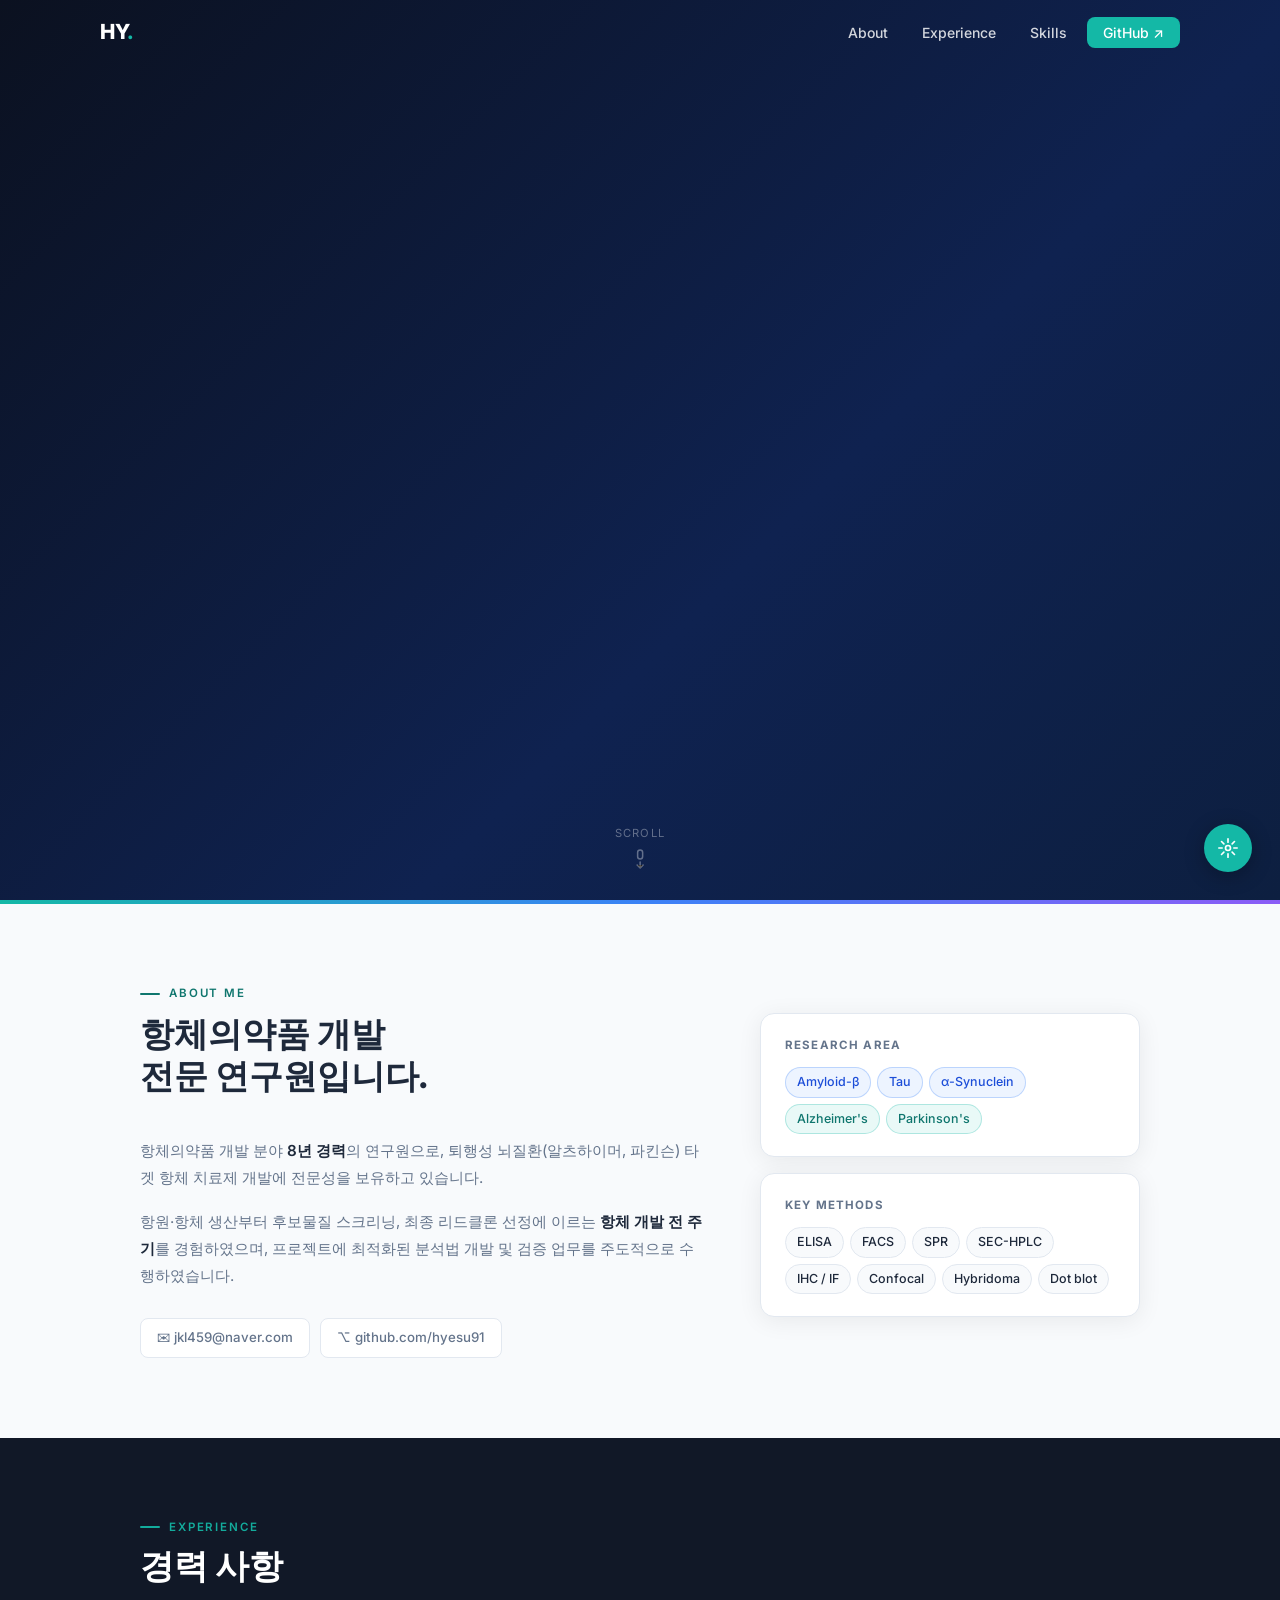
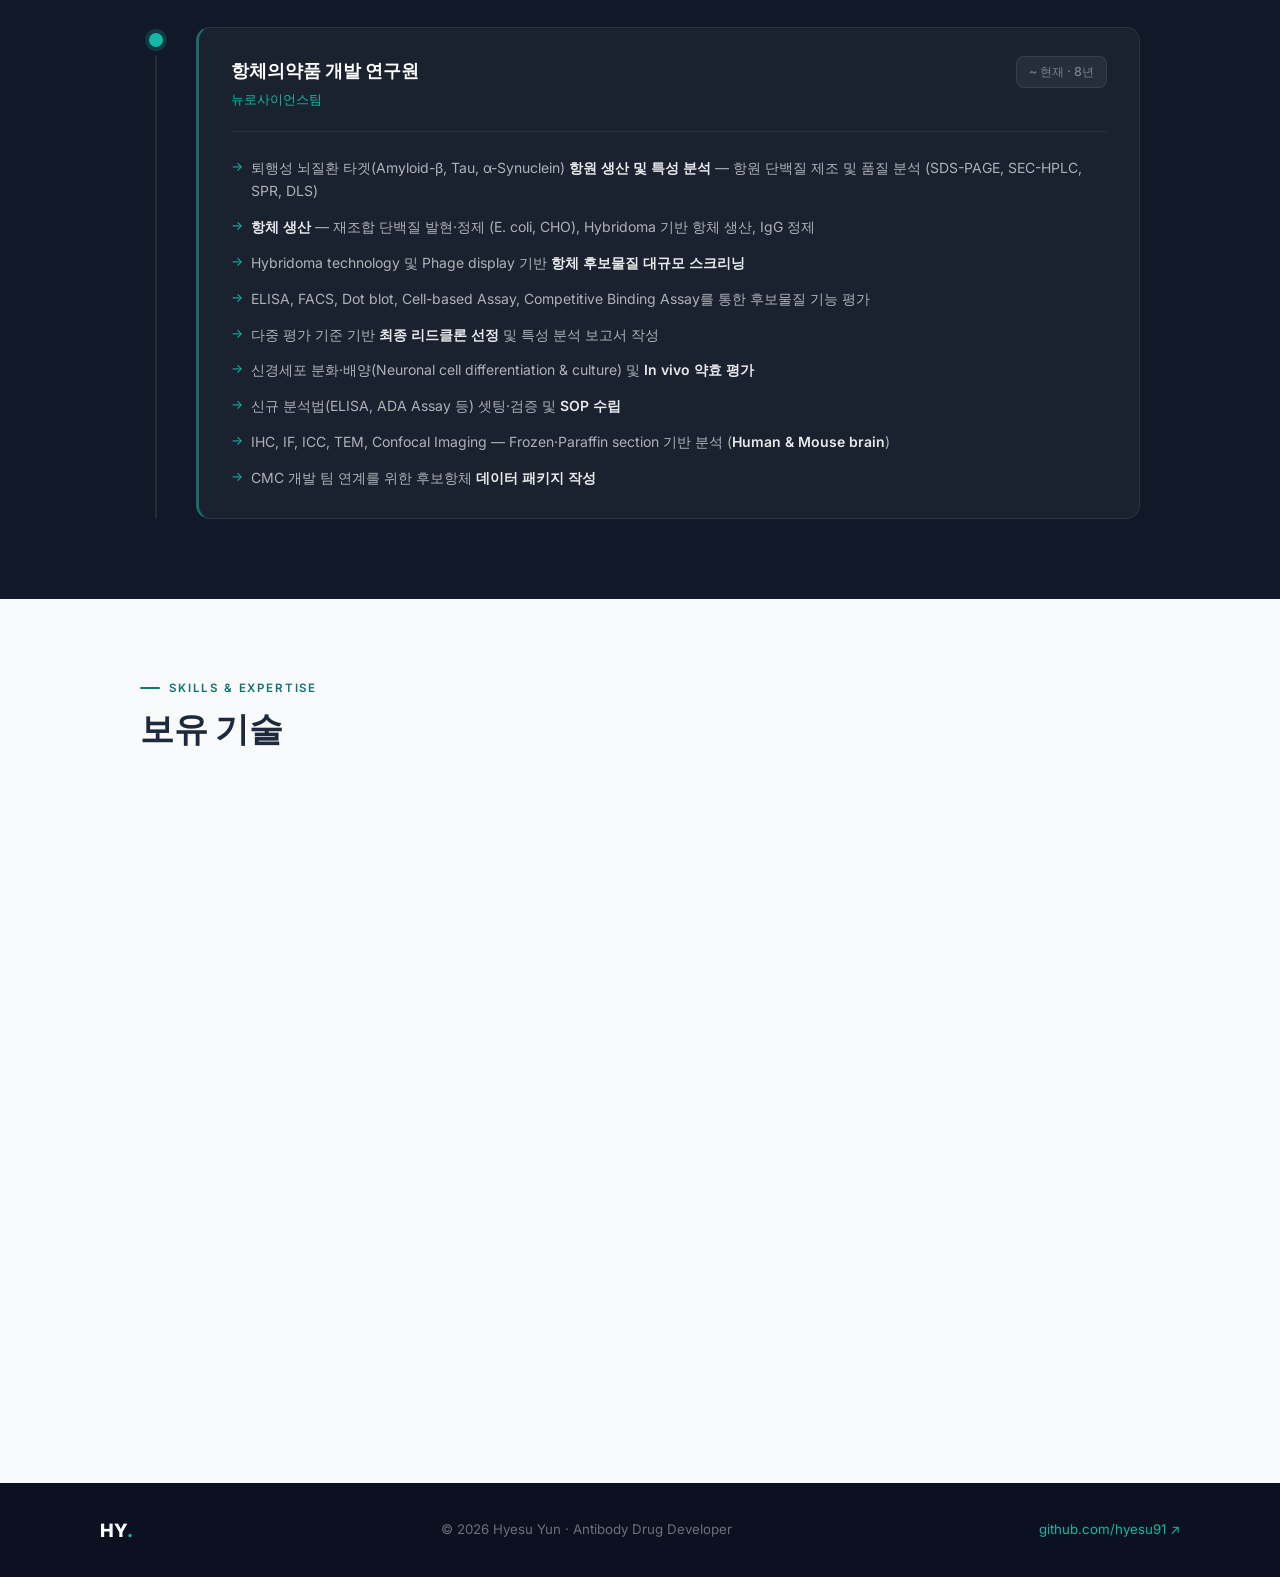
==== commit a88a3d50: "fix: resolve layout overlap and palette switching - index.html: remove duplicate hero-visual wrapper" ====
--- a/index.html
+++ b/index.html
@@ -32,20 +32,19 @@
     <canvas id="particles"></canvas>
     <div class="hero-inner">
 
-      <!-- Left: Orbit + Photo (이동됨) -->
+      <!-- Left: Orbit + Photo -->
       <div class="hero-visual fade-up d1">
-      <div class="hero-visual fade-up d2">
         <div class="hv-orbit">
           <svg id="orbit-svg" viewBox="0 0 300 300" fill="none" overflow="visible">
             <defs>
               <linearGradient id="orb-grad" x1="0%" y1="0%" x2="100%" y2="100%">
-                <stop offset="0%"   stop-color="#14b8a6"/>
-                <stop offset="55%"  stop-color="#3b82f6"/>
-                <stop offset="100%" stop-color="#8b5cf6"/>
+                <stop offset="0%"/>
+                <stop offset="55%"/>
+                <stop offset="100%"/>
               </linearGradient>
               <radialGradient id="glow-bg" cx="50%" cy="50%" r="50%">
-                <stop offset="0%"   stop-color="rgba(20,184,166,0.13)"/>
-                <stop offset="100%" stop-color="rgba(20,184,166,0)"/>
+                <stop offset="0%"/>
+                <stop offset="100%" stop-opacity="0"/>
               </radialGradient>
               <filter id="orb-glow" x="-50%" y="-50%" width="200%" height="200%">
                 <feGaussianBlur stdDeviation="3.5" result="blur"/>
@@ -116,9 +115,9 @@
         <svg id="deco-svg" viewBox="-4 -4 110 110" fill="none" overflow="visible">
           <defs>
             <linearGradient id="deco-grad" x1="0%" y1="0%" x2="100%" y2="100%">
-              <stop offset="0%"   stop-color="#14b8a6"/>
-              <stop offset="50%"  stop-color="#3b82f6"/>
-              <stop offset="100%" stop-color="#8b5cf6"/>
+              <stop offset="0%"/>
+              <stop offset="50%"/>
+              <stop offset="100%"/>
             </linearGradient>
             <filter id="deco-glow" x="-50%" y="-50%" width="200%" height="200%">
               <feGaussianBlur stdDeviation="3" result="blur"/>
--- a/style.css
+++ b/style.css
@@ -1,28 +1,11 @@
 /* ─── Variables ─────────────────────────────────────── */
+/*
+   팔레트 토큰(--p1, --p2, --p3, --hero-from 등)은
+   palettes.css에서만 정의합니다.
+   style.css는 별칭과 레이아웃 변수만 선언합니다.
+*/
 :root {
-  /* 팔레트 토큰 — palettes.css에서 재정의됨 */
-  --p1:            #14b8a6;
-  --p1-rgb:        20,184,166;
-  --p1-text:       #0f766e;
-  --p2:            #3b82f6;
-  --p2-rgb:        59,130,246;
-  --p2-text:       #1d4ed8;
-  --p3:            #8b5cf6;
-  --p3-rgb:        139,92,246;
-  --hero-from:     #0b1120;
-  --hero-from-rgb: 11,17,32;
-  --hero-mid:      #0f2250;
-  --hero-to:       #0d1f40;
-  --surface-dark:  #111827;
-  --surface:       #f8fafc;
-  --card-bg:       #ffffff;
-  --card-bd:       #e2e8f0;
-  --body-text:     #1e293b;
-  --muted-text:    #64748b;
-  --p1-on-surface: var(--p1-text);
-  --p2-on-surface: var(--p2-text);
-
-  /* 레거시 별칭 — 기존 코드 호환 */
+  /* 레거시 별칭 — 기존 CSS 코드와의 호환 */
   --navy:   var(--hero-from);
   --navy2:  var(--surface-dark);
   --teal:   var(--p1);
@@ -34,8 +17,8 @@
   --card:   var(--card-bg);
   --border: var(--card-bd);
 
+  /* 레이아웃 상수 */
   --radius: 14px;
-  --shadow: 0 4px 24px rgba(0,0,0,.07);
   --max:    1080px;
 }
 
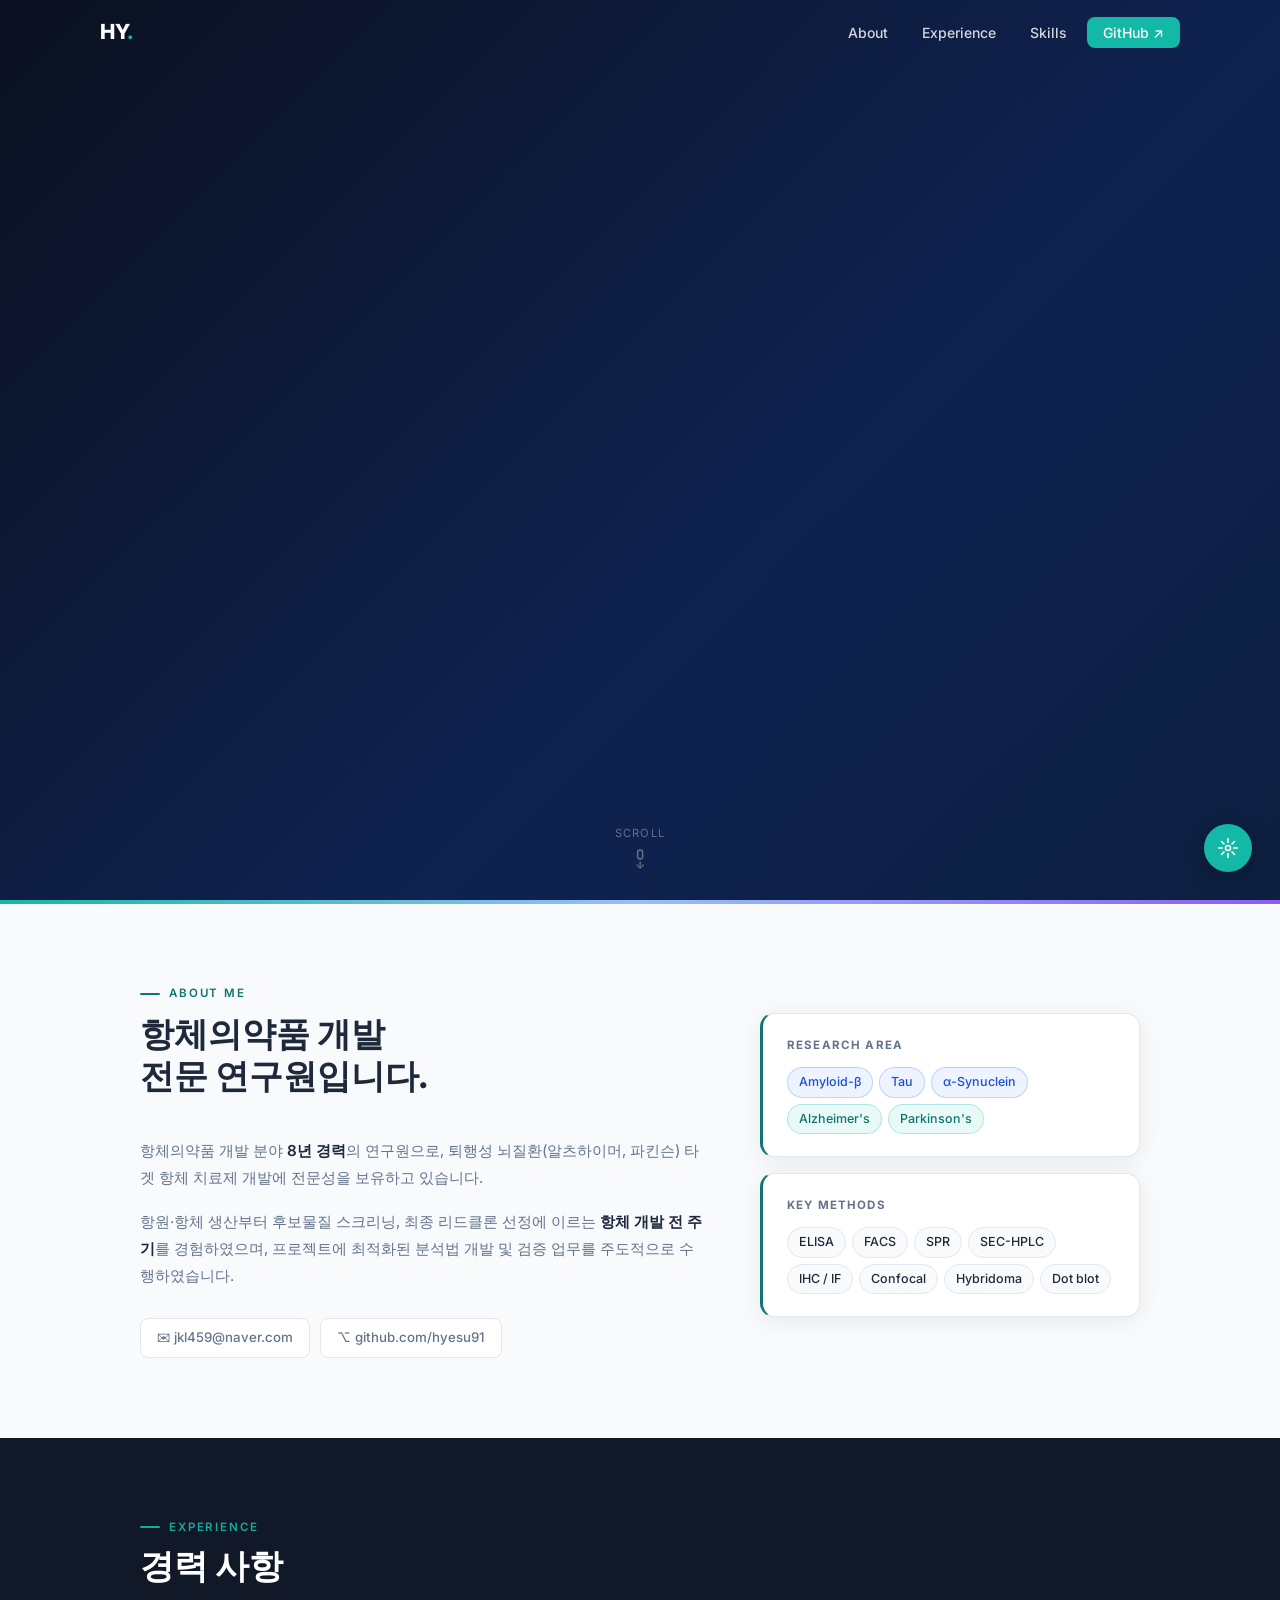
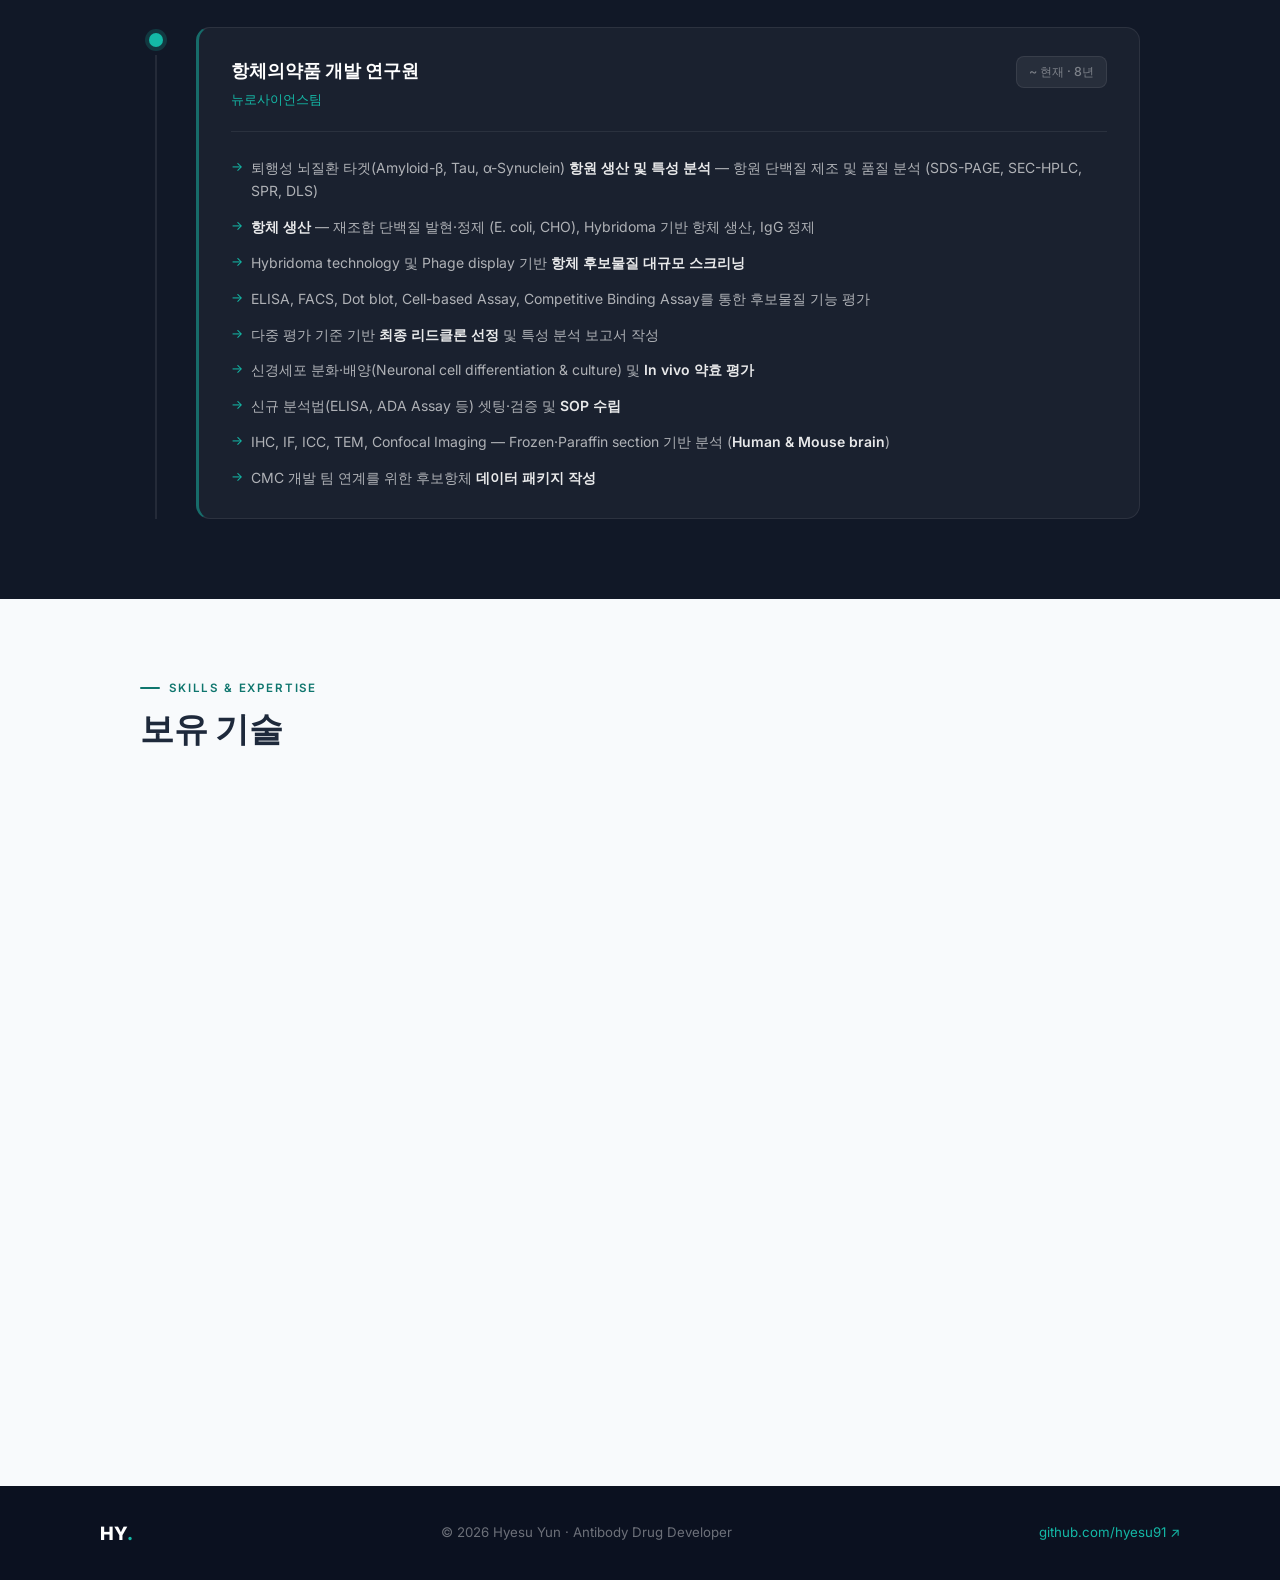
==== commit 21872209: "타이핑 문구 수정: 연구 전문가 → 연구자 Co-Authored-By: Claude Sonnet 4.6 <noreply@anthropic.com>" ====
--- a/index.html
+++ b/index.html
@@ -369,7 +369,7 @@
     draw();
 
     // ── Typing ──
-    const phrases = ['항체의약품 개발 연구원', 'Antibody Drug Developer', '퇴행성 뇌질환 연구 전문가', 'Neurodegenerative Disease Researcher'];
+    const phrases = ['항체의약품 개발 연구원', 'Antibody Drug Developer', '퇴행성 뇌질환 연구자', 'Neurodegenerative Disease Researcher'];
     let pi = 0, ci = 0, del = false;
     const el = document.getElementById('typed');
     function type() {
--- a/palettes.css
+++ b/palettes.css
@@ -69,6 +69,11 @@
   --hero-to:       #0a2014;
   --surface-dark:  #0f1f16;
 
+  /* 라이트모드 서피스 */
+  --surface:  #f0fdf4;
+  --card-bd:  #bbf7d0;
+  --shadow:   0 4px 24px rgba(34,197,94,.09);
+
   --p1-on-surface: var(--p1-text);
   --p2-on-surface: var(--p2-text);
 }
@@ -92,6 +97,11 @@
   --hero-to:       #180d38;
   --surface-dark:  #1a1028;
 
+  /* 라이트모드 서피스 */
+  --surface:  #faf5ff;
+  --card-bd:  #ddd6fe;
+  --shadow:   0 4px 24px rgba(167,139,250,.09);
+
   --p1-on-surface: var(--p1-text);
   --p2-on-surface: var(--p2-text);
 }
@@ -115,6 +125,11 @@
   --hero-to:       #041428;
   --surface-dark:  #06142a;
 
+  /* 라이트모드 서피스 */
+  --surface:  #ecfeff;
+  --card-bd:  #a5f3fc;
+  --shadow:   0 4px 24px rgba(34,211,238,.09);
+
   --p1-on-surface: var(--p1-text);
   --p2-on-surface: var(--p2-text);
 }
@@ -137,6 +152,11 @@
   --hero-mid:      #2d1028;
   --hero-to:       #220d20;
   --surface-dark:  #201220;
+
+  /* 라이트모드 서피스 */
+  --surface:  #fff1f2;
+  --card-bd:  #fecdd3;
+  --shadow:   0 4px 24px rgba(251,113,133,.09);
 
   --p1-on-surface: var(--p1-text);
   --p2-on-surface: var(--p2-text);
--- a/style.css
+++ b/style.css
@@ -376,7 +376,7 @@
   content: '';
   display: block;
   height: 4px;
-  background: linear-gradient(90deg, var(--teal), var(--blue), var(--purple));
+  background: linear-gradient(90deg, var(--teal), rgba(var(--p2-rgb),.5), var(--purple));
 }
 
 /* ─── Sections ───────────────────────────────────────── */
@@ -457,13 +457,14 @@
   border: 1px solid var(--border);
   transition: color .2s, border-color .2s;
 }
-.contact-item:hover { color: var(--blue); border-color: var(--blue); }
+.contact-item:hover { color: rgba(var(--p2-rgb),.5); border-color: rgba(var(--p2-rgb),.5); }
 
 .about-side { display: flex; flex-direction: column; gap: 16px; }
 
 .info-card {
   background: var(--card);
   border: 1px solid var(--border);
+  border-left: 3px solid var(--p1-on-surface);
   border-radius: var(--radius);
   padding: 22px 24px;
   box-shadow: var(--shadow);
@@ -588,6 +589,7 @@
 .sk-card {
   background: var(--card);
   border: 1px solid var(--border);
+  border-top: 2px solid rgba(var(--p1-rgb),.35);
   border-radius: var(--radius);
   padding: 26px 24px;
   box-shadow: var(--shadow);
@@ -596,7 +598,7 @@
 .sk-card:hover {
   transform: translateY(-4px);
   box-shadow: 0 14px 40px rgba(var(--p2-rgb),.13);
-  border-color: var(--blue);
+  border-color: rgba(var(--p2-rgb),.5);
   background: rgba(var(--p2-rgb),0.015);
 }
 .sk-card.wide {
@@ -635,7 +637,7 @@
 .sk-highlight {
   font-size: .76rem;
   font-weight: 600;
-  color: var(--blue);
+  color: rgba(var(--p2-rgb),.5);
   background: rgba(var(--p2-rgb),.06);
   border: 1px solid rgba(var(--p2-rgb),.18);
   padding: 5px 14px;
@@ -661,7 +663,7 @@
 #deco-grad stop:nth-child(1),
 #orb-grad  stop:nth-child(1) { stop-color: var(--p1); }
 #deco-grad stop:nth-child(2),
-#orb-grad  stop:nth-child(2) { stop-color: var(--p2); }
+#orb-grad  stop:nth-child(2) { stop-color: var(--p2); stop-opacity: .5; }
 #deco-grad stop:nth-child(3),
 #orb-grad  stop:nth-child(3) { stop-color: var(--p3); }
 
@@ -691,12 +693,15 @@
 /* 카드·컨텐츠 다크모드 border */
 [data-theme="dark"] .info-card,
 [data-theme="dark"] .sk-card { border-color: var(--card-bd); }
+/* 팔레트 액센트 복원 (border-color 오버라이드 이후) */
+[data-theme="dark"] .info-card { border-left-color: var(--p1-on-surface); }
+[data-theme="dark"] .sk-card   { border-top-color: rgba(var(--p1-rgb),.45); }
 [data-theme="dark"] .contact-item {
   background: var(--card-bg);
   border-color: var(--card-bd);
   color: var(--muted-text);
 }
-[data-theme="dark"] .contact-item:hover { color: var(--p2); border-color: var(--p2); }
+[data-theme="dark"] .contact-item:hover { color: rgba(var(--p2-rgb),.5); border-color: rgba(var(--p2-rgb),.5); }
 [data-theme="dark"] .tag { background: var(--card-bg); border-color: var(--card-bd); color: var(--body-text); }
 [data-theme="dark"] .sk-card h3 { color: var(--body-text); }
 [data-theme="dark"] .sec-title { color: var(--body-text); }
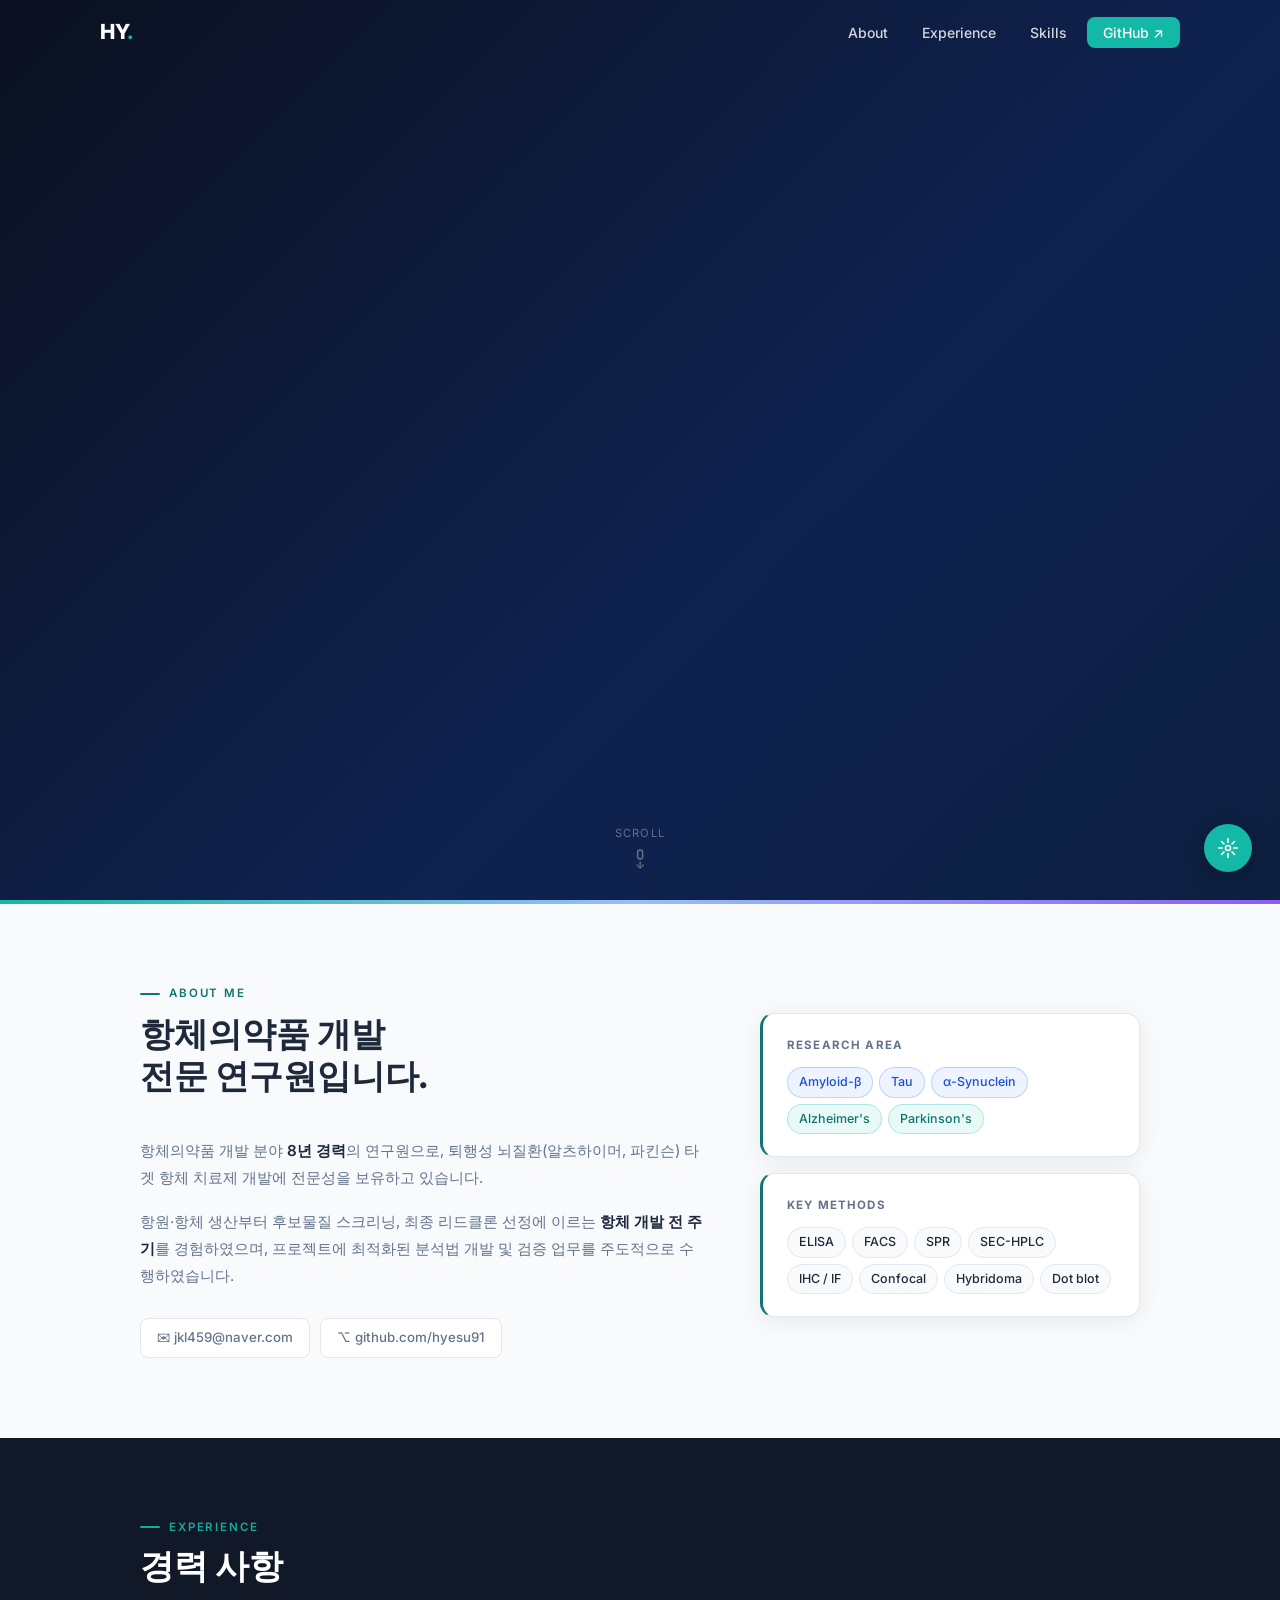
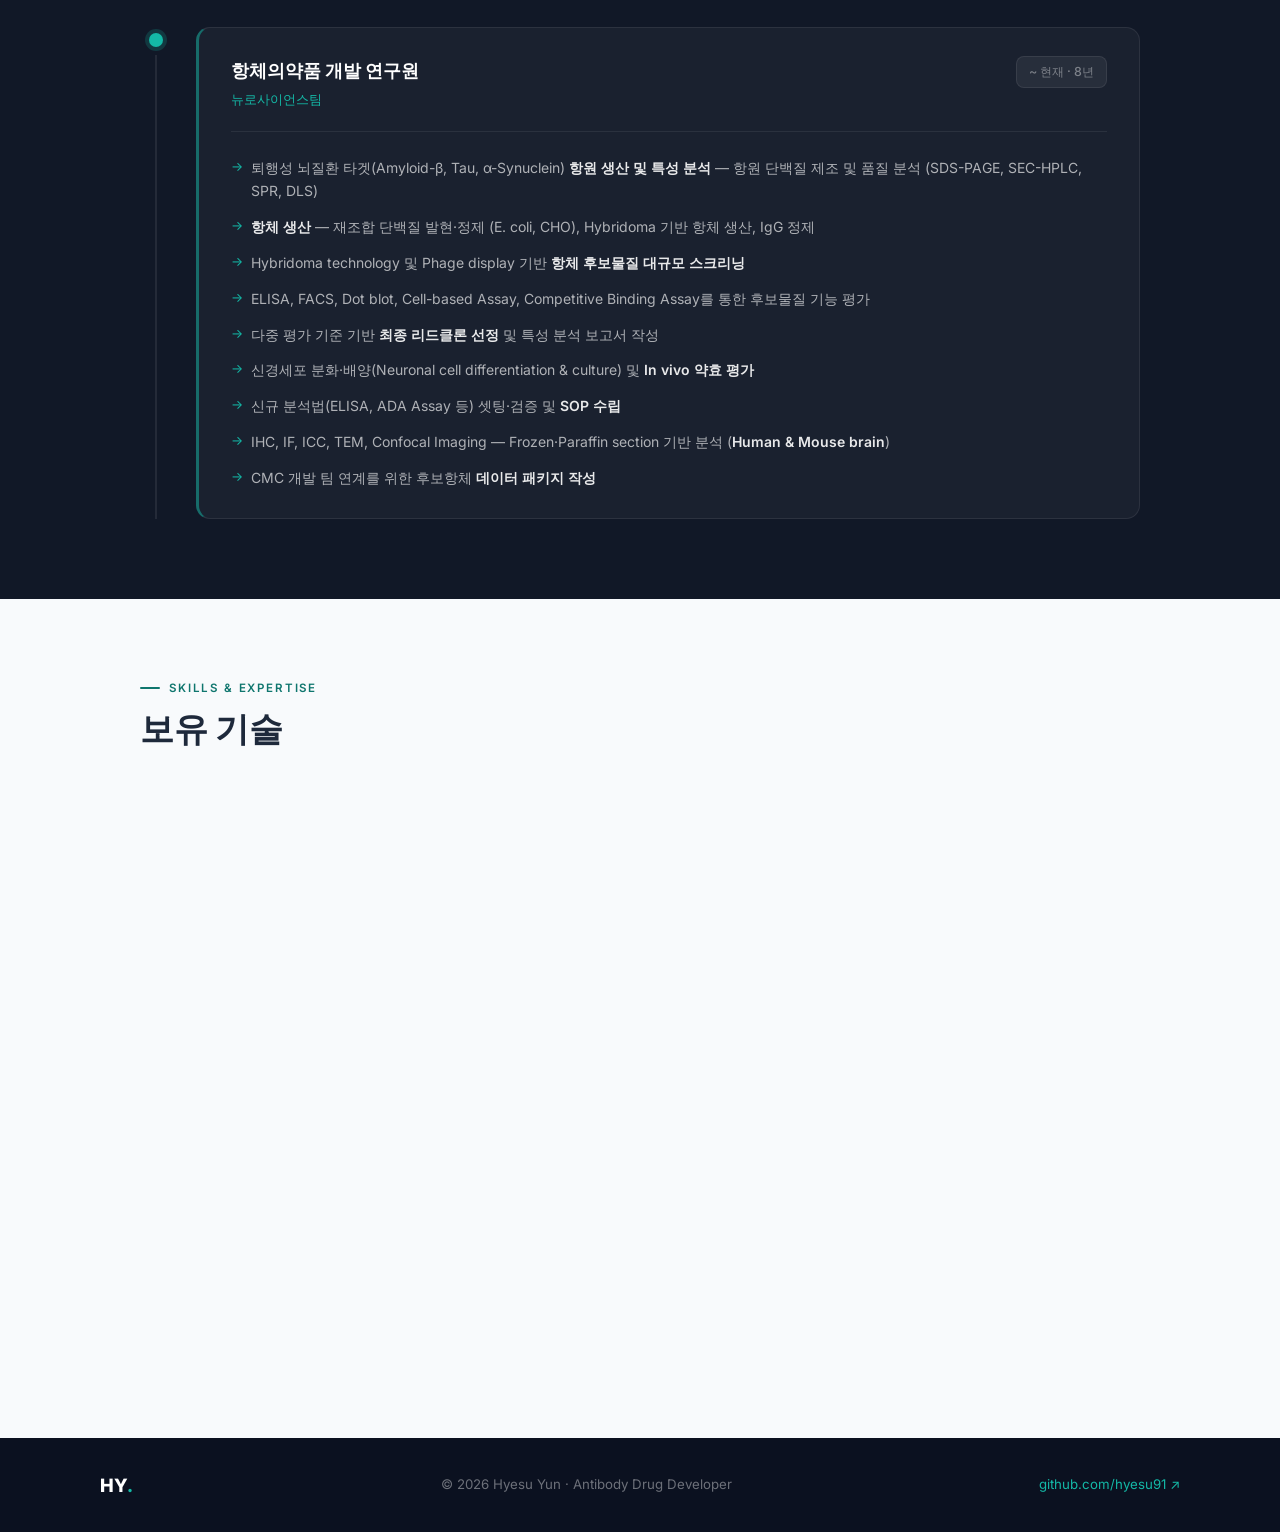
==== commit ce9b715e: "fix: sk-card.wide HTML 구조 개선으로 모바일 레이아웃 확정 h3+p를 sk-wide-body로 감싸 3개 그리드 아이템으로 단순화 - desktop: icon |" ====
--- a/index.html
+++ b/index.html
@@ -3,7 +3,30 @@
 <head>
   <meta charset="UTF-8" />
   <meta name="viewport" content="width=device-width, initial-scale=1.0" />
-  <title>Hyesu Yun | Resume</title>
+  <title>윤혜수 | 항체의약품 개발 연구원</title>
+  <meta name="description" content="퇴행성 뇌질환 항체의약품 연구 8년 경력. Alzheimer's·Parkinson's antibody screening, lead clone selection &amp; assay development." />
+
+  <!-- Open Graph (카카오톡·SNS 공유 썸네일) -->
+  <meta property="og:type"         content="profile" />
+  <meta property="og:url"          content="https://hyesu91.github.io/rest01/" />
+  <meta property="og:site_name"    content="Hyesu Yun" />
+  <meta property="og:title"        content="윤혜수 | 항체의약품 개발 연구원" />
+  <meta property="og:description"  content="퇴행성 뇌질환 항체의약품 연구 8년 경력. Alzheimer's·Parkinson's antibody screening, lead clone selection &amp; assay development." />
+  <meta property="og:image"        content="https://hyesu91.github.io/rest01/og-image.png" />
+  <meta property="og:image:width"  content="1200" />
+  <meta property="og:image:height" content="630" />
+  <meta property="og:locale"       content="ko_KR" />
+  <!-- Twitter Card -->
+  <meta name="twitter:card"        content="summary_large_image" />
+  <meta name="twitter:title"       content="윤혜수 | 항체의약품 개발 연구원" />
+  <meta name="twitter:description" content="퇴행성 뇌질환 항체의약품 연구 8년 경력" />
+  <meta name="twitter:image"       content="https://hyesu91.github.io/rest01/og-image.png" />
+
+  <!-- Favicon -->
+  <link rel="icon"             href="favicon.svg" type="image/svg+xml" />
+  <link rel="alternate icon"   href="favicon.png" type="image/png" />
+  <link rel="apple-touch-icon" href="apple-touch-icon.png" sizes="180x180" />
+
   <link rel="stylesheet" href="palettes.css" />
   <link rel="stylesheet" href="style.css" />
   <link rel="preconnect" href="https://fonts.googleapis.com">
@@ -255,8 +278,10 @@
 
         <div class="sk-card wide reveal">
           <div class="sk-icon" style="background:rgba(245,158,11,.1);color:#f59e0b">🔬</div>
-          <h3>Imaging & Histology</h3>
-          <p>IHC · IF · ICC · TEM · Confocal imaging · Fluorescence imaging · Frozen section · Paraffin section</p>
+          <div class="sk-wide-body">
+            <h3>Imaging & Histology</h3>
+            <p>IHC · IF · ICC · TEM · Confocal imaging · Fluorescence imaging · Frozen section · Paraffin section</p>
+          </div>
           <div class="sk-highlight">Human & Mouse brain tissue analysis</div>
         </div>
 
@@ -369,7 +394,7 @@
     draw();
 
     // ── Typing ──
-    const phrases = ['항체의약품 개발 연구원', 'Antibody Drug Developer', '퇴행성 뇌질환 연구자', 'Neurodegenerative Disease Researcher'];
+    const phrases = ['항체의약품 개발 연구원', 'Antibody Drug Researcher', '퇴행성 뇌질환 연구원', 'Neurodegenerative Disease Researcher'];
     let pi = 0, ci = 0, del = false;
     const el = document.getElementById('typed');
     function type() {
--- a/style.css
+++ b/style.css
@@ -606,10 +606,13 @@
   display: grid;
   grid-template-columns: 52px 1fr auto;
   align-items: center;
-  gap: 16px 24px;
-}
-.sk-card.wide h3 { margin-bottom: 0; }
-.sk-card.wide p  { margin-bottom: 0; }
+  gap: 0 24px;
+}
+.sk-card.wide .sk-icon     { align-self: center; margin-bottom: 0; }
+.sk-wide-body              { display: flex; flex-direction: column; gap: 6px; }
+.sk-wide-body h3           { margin-bottom: 0; }
+.sk-wide-body p            { margin-bottom: 0; }
+.sk-card.wide .sk-highlight { align-self: center; }
 
 .sk-icon {
   width: 44px; height: 44px;
@@ -854,8 +857,8 @@
   .about-grid { grid-template-columns: 1fr; gap: 36px; }
   .about-side { display: grid; grid-template-columns: 1fr 1fr; gap: 16px; }
   .skills-grid { grid-template-columns: repeat(2, 1fr); }
-  .sk-card.wide { grid-template-columns: 52px 1fr; }
-  .sk-card.wide .sk-highlight { grid-column: 2; }
+  .sk-card.wide { grid-template-columns: 44px 1fr; }
+  .sk-card.wide .sk-highlight { grid-column: 1 / -1; }
 }
 
 @media (max-width: 640px) {
@@ -884,7 +887,7 @@
   .section.alt .sec-title,
   .section.alt .exp-wrap { padding-left: 20px; padding-right: 20px; }
   .skills-grid { grid-template-columns: 1fr; }
-  .sk-card.wide { grid-template-columns: 52px 1fr; }
+  .sk-card.wide { grid-template-columns: 40px 1fr; }
   .sk-card.wide .sk-highlight { grid-column: 1 / -1; }
   .about-side { display: flex; flex-direction: column; }
   .footer-inner { flex-direction: column; text-align: center; }
